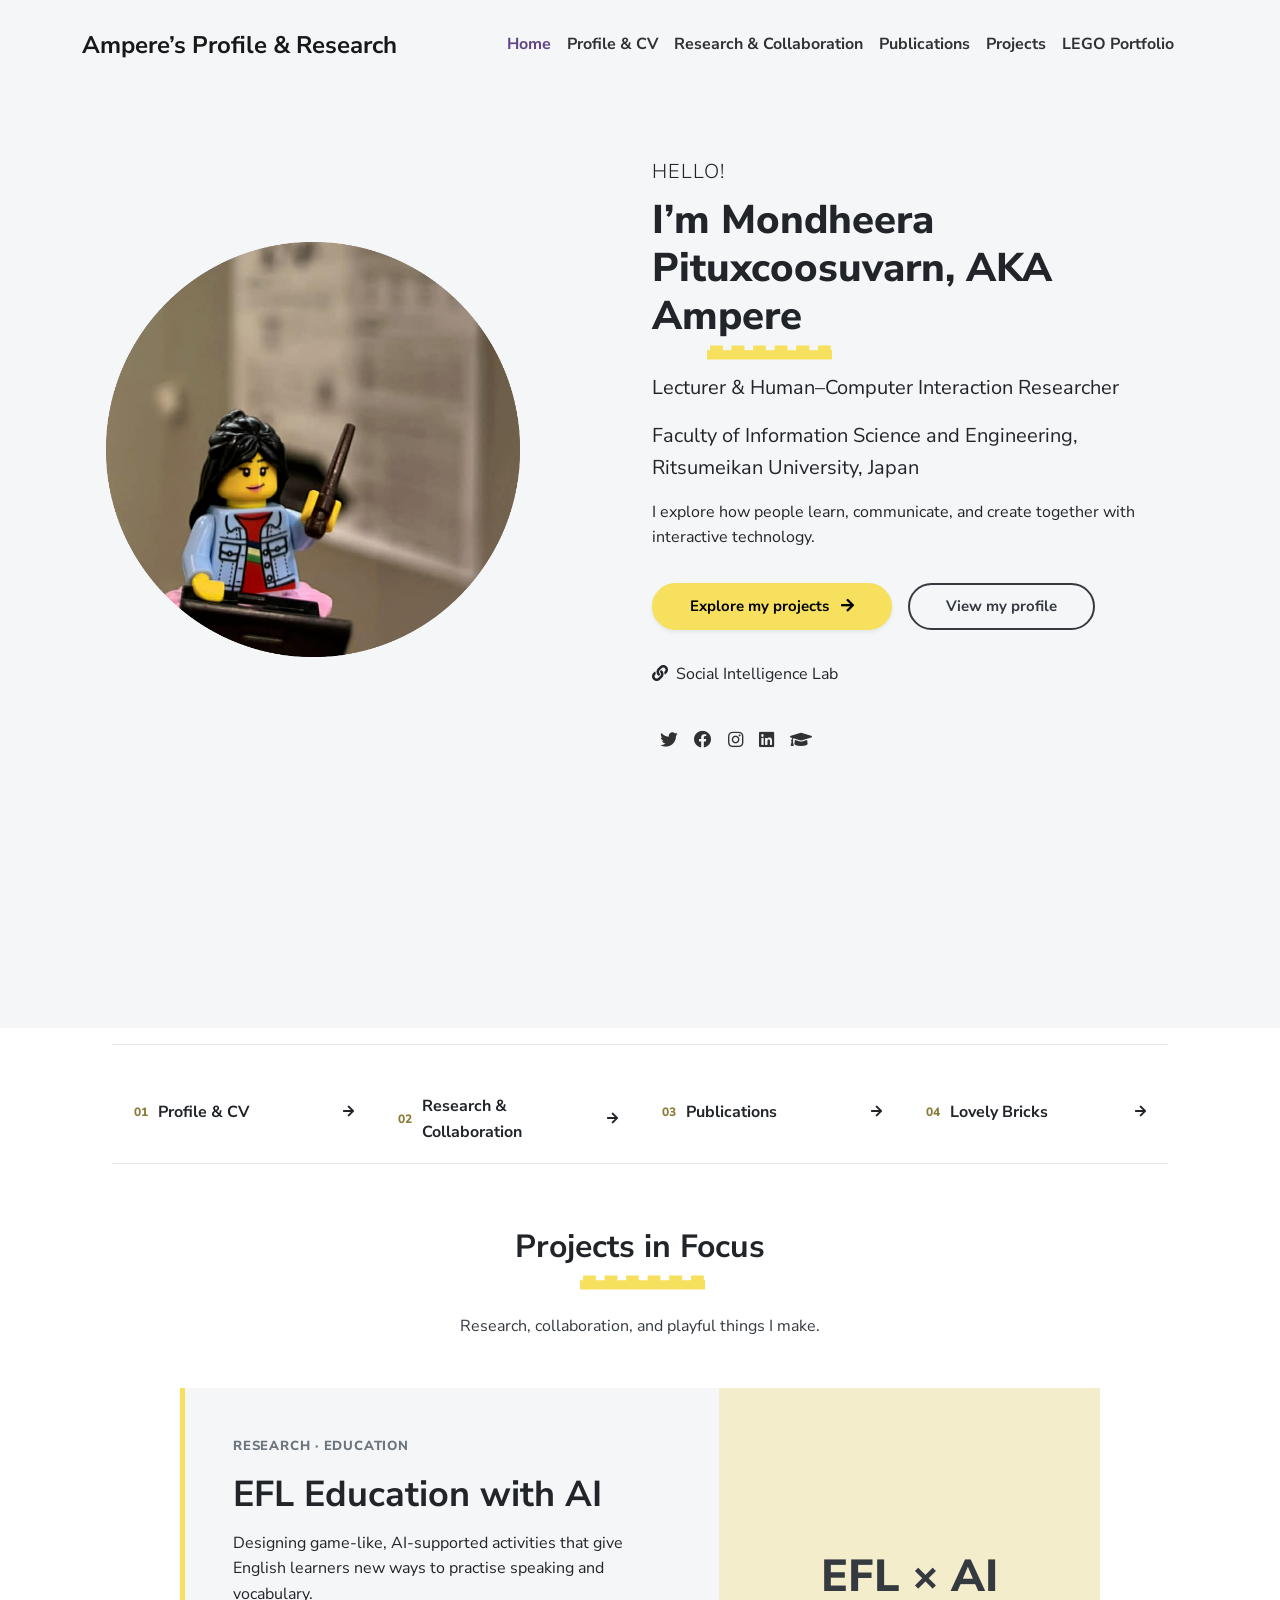
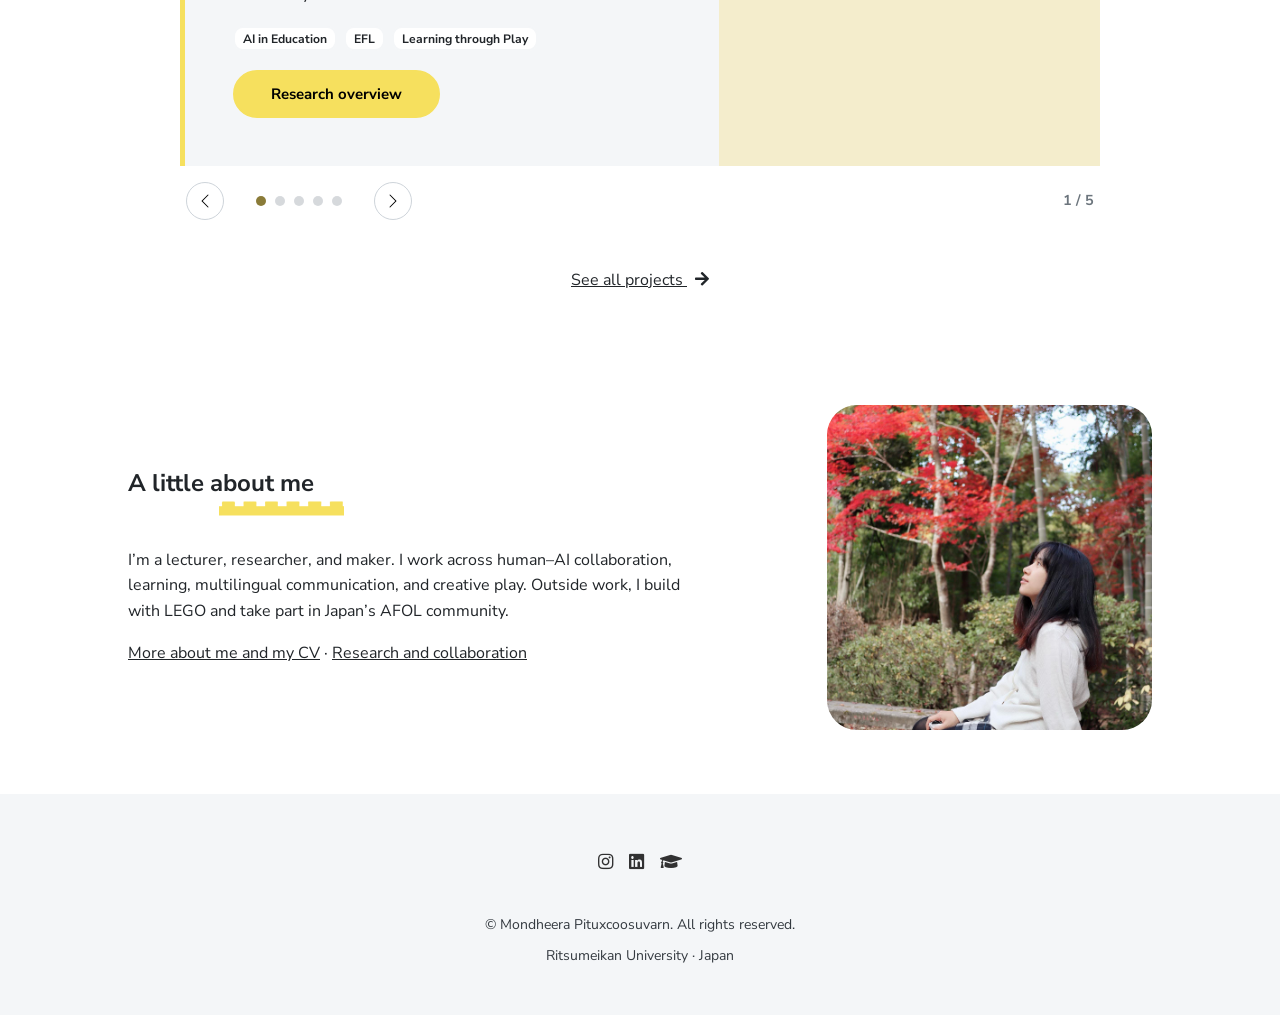
==== index.html @ 8a703c3a "Split portfolio into dedicated pages" ====
<!DOCTYPE html>
<html lang="en-US">
<head>
  <meta charset="UTF-8">
  <meta name="viewport" content="width=device-width, initial-scale=1">
  <meta name="description" content="Mondheera (Ampere) Pituxcoosuvarn — lecturer, HCI researcher, and maker of playful projects.">
  <title>Home · Mondheera Pituxcoosuvarn AKA Ampere</title>
  <link rel="preconnect" href="https://fonts.googleapis.com">
  <link rel="preconnect" href="https://fonts.gstatic.com" crossorigin>
  <link rel="stylesheet" href="https://fonts.googleapis.com/css2?family=Nunito+Sans:wght@300;400;700;800&amp;display=swap">
  <link href="./css/font-awesome/css/all.min.css?ver=1.4.1" rel="stylesheet">
  <link href="./css/bootstrap-icons/bootstrap-icons.css?ver=1.4.1" rel="stylesheet">
  <link href="./css/bootstrap.min.css?ver=1.4.1" rel="stylesheet">
  <link href="./css/aos.css?ver=1.4.1" rel="stylesheet">
  <link href="./css/main.css?ver=1.4.1" rel="stylesheet">
</head>
<body id="top">
  <header class="bg-light">
    <nav class="navbar navbar-expand-lg navbar-light bg-light border-bottom" id="header-nav" role="navigation" aria-label="Main navigation">
      <div class="container">
        <a class="link-dark navbar-brand site-title mb-0" href="index.html"><span class="brand-full">Ampere’s Profile &amp; Research</span><span class="brand-short">Ampere</span></a>
        <button class="navbar-toggler" type="button" data-bs-toggle="collapse" data-bs-target="#mainNavigation" aria-controls="mainNavigation" aria-expanded="false" aria-label="Toggle navigation"><span class="navbar-toggler-icon"></span></button>
        <div class="collapse navbar-collapse" id="mainNavigation"><ul class="navbar-nav ms-auto me-2"><li class="nav-item"><a class="nav-link active" aria-current="page" href="index.html">Home</a></li>
<li class="nav-item"><a class="nav-link" href="profile.html">Profile & CV</a></li>
<li class="nav-item"><a class="nav-link" href="research.html">Research & Collaboration</a></li>
<li class="nav-item"><a class="nav-link" href="publications.html">Publications</a></li>
<li class="nav-item"><a class="nav-link" href="projects.html">Projects</a></li>
<li class="nav-item"><a class="nav-link" href="lovely_bricks/">LEGO Portfolio</a></li></ul></div>
      </div>
    </nav>
  </header>
  <main class="page-content"><div id="content"><header>
  <div class="cover bg-light"><div class="container px-3"><div class="row align-items-center">
    <div class="col-lg-6 p-2"><img class="img-fluid" src="images/illustrations/sigfig.png" alt="A small illustration introducing Ampere" style="max-width: 80%;"></div>
    <div class="col-lg-6"><div class="mt-5 mb-4">
      <p class="lead text-uppercase mb-1">Hello!</p>
      <h1 class="intro-title marker" data-aos="fade-left" data-aos-delay="50">I’m Mondheera Pituxcoosuvarn, AKA Ampere</h1>
      <p class="lead fw-normal mt-3 mb-1">Lecturer &amp; Human–Computer Interaction Researcher</p>
      <p class="lead fw-normal mt-2">Faculty of Information Science and Engineering, Ritsumeikan University, Japan</p>
      <p class="mb-3">I explore how people learn, communicate, and create together with interactive technology.</p>
      <div class="d-flex flex-wrap gap-2 mb-3"><a class="btn btn-primary shadow-sm hover-effect" href="projects.html">Explore my projects <i class="fas fa-arrow-right ms-1" aria-hidden="true"></i></a><a class="btn btn-outline-secondary hover-effect" href="profile.html">View my profile</a></div>
      <p class="mb-3"><a href="https://si-lab.org" target="_blank" rel="noopener noreferrer" class="text-decoration-none"><i class="fas fa-link me-1" aria-hidden="true"></i>Social Intelligence Lab</a></p>
      <nav class="social-nav" aria-label="Social links"><ul class="nav"><li class="nav-item"><a class="nav-link" href="https://twitter.com/QiuAmpere" title="Twitter"><i class="fab fa-twitter" aria-hidden="true"></i><span class="visually-hidden">Twitter</span></a></li><li class="nav-item"><a class="nav-link" href="https://www.facebook.com/qiushengxin" title="Facebook"><i class="fab fa-facebook" aria-hidden="true"></i><span class="visually-hidden">Facebook</span></a></li><li class="nav-item"><a class="nav-link" href="https://www.instagram.com/lovely_bricks/" title="Instagram"><i class="fab fa-instagram" aria-hidden="true"></i><span class="visually-hidden">Instagram</span></a></li><li class="nav-item"><a class="nav-link" href="https://www.linkedin.com/in/mondheera-pituxcoosuvarn-775b5681/" title="LinkedIn"><i class="fab fa-linkedin" aria-hidden="true"></i><span class="visually-hidden">LinkedIn</span></a></li><li class="nav-item"><a class="nav-link" href="https://scholar.google.com/citations?user=QddseR4AAAAJ&amp;hl=en&amp;oi=ao" title="Google Scholar" target="_blank" rel="noopener noreferrer"><i class="fas fa-graduation-cap" aria-hidden="true"></i><span class="visually-hidden">Google Scholar</span></a></li></ul></nav>
    </div></div>
  </div></div><div class="wave-bg" aria-hidden="true"></div>
</header>
<section class="section pt-4 px-3 px-lg-4" aria-label="Explore the site"><div class="container-narrow"><div class="row g-3 quick-links">
  <div class="col-6 col-lg-3"><a class="quick-link" href="profile.html"><span class="quick-link-number">01</span><span>Profile &amp; CV</span><i class="fas fa-arrow-right" aria-hidden="true"></i></a></div>
  <div class="col-6 col-lg-3"><a class="quick-link" href="research.html"><span class="quick-link-number">02</span><span>Research &amp; Collaboration</span><i class="fas fa-arrow-right" aria-hidden="true"></i></a></div>
  <div class="col-6 col-lg-3"><a class="quick-link" href="publications.html"><span class="quick-link-number">03</span><span>Publications</span><i class="fas fa-arrow-right" aria-hidden="true"></i></a></div>
  <div class="col-6 col-lg-3"><a class="quick-link" href="lovely_bricks/"><span class="quick-link-number">04</span><span>Lovely Bricks</span><i class="fas fa-arrow-right" aria-hidden="true"></i></a></div>
</div></div></section>
<section class="section px-3 px-lg-4 pt-5 pb-5"><div class="container-narrow">
  <div class="text-center mb-4"><h2 class="marker marker-center">Projects in Focus</h2><p class="text-secondary mt-4 mb-0">Research, collaboration, and playful things I make.</p></div>
  <div id="projectCarousel" class="carousel slide project-carousel" data-bs-interval="false" data-bs-touch="true" aria-label="Featured projects">
    <div class="carousel-inner" id="projectSlides" aria-live="polite"><div class="carousel-item active"><div class="project-loading text-center p-5">Loading projects…</div></div></div>
    <div class="project-carousel-footer"><div class="d-flex align-items-center gap-3"><button class="carousel-control-prev project-arrow" type="button" data-bs-target="#projectCarousel" data-bs-slide="prev" aria-label="Previous project"><span class="carousel-control-prev-icon" aria-hidden="true"></span></button><div class="carousel-indicators project-indicators" id="projectIndicators" aria-label="Choose a project"></div><button class="carousel-control-next project-arrow" type="button" data-bs-target="#projectCarousel" data-bs-slide="next" aria-label="Next project"><span class="carousel-control-next-icon" aria-hidden="true"></span></button></div><span class="project-count" id="projectCount" aria-live="polite">— / —</span></div>
  </div>
  <p class="text-center mt-4 mb-0"><a href="projects.html">See all projects <i class="fas fa-arrow-right ms-1" aria-hidden="true"></i></a></p>
</div></section>
<section class="section px-3 px-lg-4 pt-4 pb-5"><div class="container-narrow"><div class="row align-items-center"><div class="col-md-7"><h2 class="h4 marker">A little about me</h2><p class="mt-4">I’m a lecturer, researcher, and maker. I work across human–AI collaboration, learning, multilingual communication, and creative play. Outside work, I build with LEGO and take part in Japan’s AFOL community.</p><p class="mb-0"><a href="profile.html">More about me and my CV</a> · <a href="research.html">Research and collaboration</a></p></div><div class="col-md-4 offset-md-1 text-center mt-3 mt-md-0"><img class="avatar img-fluid" src="images/me3.jpg" width="400" height="400" alt="Ampere"></div></div></div></section></div></main>
  <footer class="pt-4 pb-4 text-center bg-light">
      <div class="container">
        <nav class="social-nav" aria-label="Social links"><ul class="nav justify-content-center">
          <li class="nav-item"><a class="nav-link" href="https://www.instagram.com/lovely_bricks/" title="Instagram"><i class="fab fa-instagram" aria-hidden="true"></i><span class="visually-hidden">Instagram</span></a></li>
          <li class="nav-item"><a class="nav-link" href="https://www.linkedin.com/in/mondheera-pituxcoosuvarn-775b5681/" title="LinkedIn"><i class="fab fa-linkedin" aria-hidden="true"></i><span class="visually-hidden">LinkedIn</span></a></li>
          <li class="nav-item"><a class="nav-link" href="https://scholar.google.com/citations?user=QddseR4AAAAJ&amp;hl=en&amp;oi=ao" title="Google Scholar" target="_blank" rel="noopener noreferrer"><i class="fas fa-graduation-cap" aria-hidden="true"></i><span class="visually-hidden">Google Scholar</span></a></li>
        </ul></nav>
        <div class="text-small text-secondary mt-3"><div class="mb-1">&copy; Mondheera Pituxcoosuvarn. All rights reserved.</div><div>Ritsumeikan University · Japan</div></div>
      </div>
    </footer>
    <div id="scrolltop"><a class="btn btn-secondary" href="#top" aria-label="Back to top"><span class="icon"><i class="fas fa-angle-up" aria-hidden="true"></i></span></a></div>
  <script src="./scripts/imagesloaded.pkgd.min.js?ver=1.4.1"></script>
  <script src="./scripts/masonry.pkgd.min.js?ver=1.4.1"></script>
  <script src="./scripts/BigPicture.min.js?ver=1.4.1"></script>
  <script src="./scripts/purecounter.min.js?ver=1.4.1"></script>
  <script src="./scripts/bootstrap.bundle.min.js?ver=1.4.1"></script>
  <script src="./scripts/aos.min.js?ver=1.4.1"></script>
  <script src="./scripts/main.js?ver=1.4.1"></script>
  <script src="./scripts/content.js?ver=1.4.1"></script>
</body>
</html>
---- css/main.css ----
html, body {
  overflow-x: hidden;
}

/**
 * Enable smooth scrolling on the whole document
 */
html {
  scroll-behavior: smooth;
}

/**
 * Disable smooth scrolling when users have prefers-reduced-motion enabled
 */
@media screen and (prefers-reduced-motion: reduce) {
  html {
    scroll-behavior: auto;
  }
}

/**
 * Add .section to every anchored element for scroll margin
 */
.section {
  scroll-margin-top: 2rem;
}

/* Header */
.site-title {
  font-size: 1.5rem;
  font-weight: 700;
  line-height: 3rem;
  text-decoration: none;
}

@media (min-width: 48em) {
  .site-title {
    float: left;
  }
}

.nav-link {
  font-weight: 700;
  color: rgba(0, 0, 0, 0.8) !important;
}

.social-nav .nav-link {
  padding: 0 0.5rem;
  font-size: 1.1rem;
  line-height: 2.5rem;
}

.nav-link:hover,
.nav-link:focus,
.active .nav-link {
  color: rgba(0, 0, 0, 0.6) !important;
}

/* Hero (intro) section */
.intro-title {
  font-weight: 800;
}

@-webkit-keyframes animateWave {
  0% {
    transform: scale(1, 0);
  }
  100% {
    transform: scale(1, 1);
  }
}

@keyframes animateWave {
  0% {
    transform: scale(1, 0);
  }
  100% {
    transform: scale(1, 1);
  }
}
.wave-bg {
  display: block;
  height: 220px;
  width: 100%;

  background-image: url("../images/brick-bg.svg");
  background-repeat: repeat-x;   /* 👈 horizontal repeat */
  background-size: auto 100%;    /* 👈 scale height */
}

img.avatar {
  border-radius: 30px;
}

/* Masonary grid for portfolio */
.grid:after {
  content: '';
  display: block;
  clear: both;
}

/* Grid Item */
.grid-sizer,
.grid-item {
  width: 100%;
}

.grid-item {
  padding-bottom: 12px;
}

@media (min-width: 48em) {
  .grid-sizer,
  .grid-item {
    width: 25%;
  }
  .grid-item {
    float: left;
    padding: 6px;
  }
}

.grid-item img {
  display: block;
  width: 100%;
  max-width: 100%;
}

/* Portfolio */
.portolio-section .container {
  padding: 0;
}

.portfolio-item {
  position: relative;
  overflow: hidden;
  text-align: center;
  margin: 0;
}

.portfolio-item figcaption {
  position: absolute;
  top: auto;
  bottom: 0;
  left: 0;
  width: 100%;
  padding: 12px;
  background: rgba(255, 255, 255, 0.75);
  transition: transform 0.35s;
  transform: translate3d(0, 100%, 0);
}

.portfolio-item figcaption h4 {
  color: #222;
  font-size: 16px;
  text-transform: uppercase;
  font-weight: 700;
  margin-bottom: 3px;
}

.portfolio-item figcaption p {
  color: #444;
  font-size: 14px;
  font-weight: 600;
  margin-bottom: 0;
}

.portfolio-item:hover figcaption {
  transform: translate3d(0, 0, 0);
}

/* Portolio Caption */
#bp_container .bp-xc {
  background: #F6E05E !important;
}

#bp_caption a {
  text-decoration: none;
}

/* Footer section */
footer a:not(.nav-link) {
  color: inherit;
  font-weight: 600;
  text-decoration: none;
  cursor: pointer;
}

/* Scroll Top */
#scrolltop {
  display: block;
  visibility: hidden;
  opacity: 0;
  transition: visibility 0s, opacity 0.5s ease-in;
  position: fixed;
  bottom: 20px;
  right: 20px;
}

#scrolltop .btn {
  padding: 3px 11px;
  border-radius: 50%;
}

/* Additional utility styles */
.container-narrow {
  max-width: 1024px;
  margin: 0 auto;
}

.text-small {
  font-size: 0.875rem;
}

.text-uppercase {
  letter-spacing: 0.05em;
}

.hover-effect {
  transition: transform .18s ease-in-out;
}

.hover-effect:hover {
  transform: translateY(-2px);
}

.marker {
  position: relative;
  display: inline;
  width: auto;
}

.marker-center {
  padding-right: 0;
}

.marker:after {
  content: "";
  width: 125px;
  height: 30px;
  position: absolute;
  bottom: -25px;
  right: -30px;
  background-image: url("../images/plate125.png");
  background-repeat: no-repeat;
}

.marker-center:after {
  bottom: -30px;
  left: 50%;
  margin-left: -60px;
}

/* Homepage sections and interactive project spotlight */
.section[id] {
  scroll-margin-top: 5.5rem;
}

.page-hero {
  padding: clamp(2.5rem, 7vw, 5rem) 1rem;
  background: #f4f6f8;
  border-bottom: 1px solid #e4e7eb;
}

.brand-short {
  display: none;
}

.page-hero .container-narrow {
  max-width: 1024px;
}

.page-hero h1 {
  font-size: clamp(2rem, 5vw, 3.1rem);
}

.navbar .nav-link.active {
  color: #604486 !important;
}

.cv-row {
  display: grid;
  grid-template-columns: minmax(9rem, 0.3fr) 1fr;
  gap: 1rem;
  padding: 1.15rem 0;
  border-bottom: 1px solid #e4e7eb;
}

.cv-row:first-of-type {
  border-top: 1px solid #e4e7eb;
}

.cv-row > span {
  font-weight: 800;
}

.cv-row p {
  margin: 0;
}

.collaboration-panel {
  padding: clamp(1.5rem, 5vw, 3rem);
  background: #f4f6f8;
  border-left: 5px solid var(--bs-primary);
}

.project-card {
  overflow: hidden;
  background: #fff;
  border: 1px solid #e4e7eb;
  border-radius: 0.25rem;
}

.project-card-visual {
  min-height: 185px;
  display: flex;
  align-items: center;
  justify-content: center;
  padding: 1.2rem;
}

.project-card-visual .project-visual-label {
  font-size: clamp(1.5rem, 4vw, 2.2rem);
}

.project-card-visual img {
  width: 100%;
  height: 220px;
  object-fit: cover;
}

.project-card-body {
  padding: 1.4rem;
}

.project-card-body .project-slide-title {
  margin-top: 0.45rem;
}

.project-card-body .project-tags {
  min-height: 2rem;
}

.brickstory-panel {
  padding: clamp(1.5rem, 5vw, 3.25rem);
  background: #f3e9d8;
  border-left: 5px solid #604486;
}

.brickstory-copy {
  max-width: 780px;
}

.quick-links {
  border-top: 1px solid #e4e7eb;
  border-bottom: 1px solid #e4e7eb;
  padding-top: 0.5rem;
  padding-bottom: 0.5rem;
}

.quick-link {
  min-height: 56px;
  display: flex;
  align-items: center;
  gap: 0.6rem;
  padding: 0.6rem 0.4rem;
  color: #212529;
  font-weight: 700;
  text-decoration: none;
}

.quick-link:hover,
.quick-link:focus {
  color: #6c757d;
}

.quick-link-number {
  color: #8a7b38;
  font-size: 0.75rem;
  font-weight: 800;
}

.quick-link i {
  margin-left: auto;
  font-size: 0.8rem;
}

.project-carousel {
  max-width: 920px;
  margin: 0 auto;
}

.project-slide-panel {
  min-height: 330px;
  overflow: hidden;
  background: #f4f6f8;
  border-left: 5px solid var(--bs-primary);
}

.project-slide-copy {
  padding: clamp(1.5rem, 4vw, 3rem);
}

.project-slide-category {
  color: #6c757d;
  font-size: 0.82rem;
  font-weight: 800;
  letter-spacing: 0.06em;
  text-transform: uppercase;
}

.project-slide-title {
  margin: 0.7rem 0 0.9rem;
  font-size: clamp(1.6rem, 3vw, 2.25rem);
}

.project-slide-summary {
  max-width: 38rem;
  margin-bottom: 1.2rem;
}

.project-tags {
  display: flex;
  flex-wrap: wrap;
  gap: 0.45rem;
  margin: 0 0 1.2rem;
  padding: 0;
  list-style: none;
}

.project-tags .badge {
  font-size: 0.76rem;
  font-weight: 700;
}

.project-visual {
  min-height: 330px;
  height: 100%;
  display: flex;
  align-items: center;
  justify-content: center;
  padding: 1.5rem;
  background: #ebeef1;
  text-align: center;
}

.project-visual-label {
  max-width: 100%;
  color: #343a40;
  font-size: clamp(1.6rem, 4vw, 2.8rem);
  font-weight: 800;
  line-height: 1.1;
  overflow-wrap: anywhere;
}

.project-visual-efl { background: #f4edcc; }
.project-visual-agent { background: #e7eef1; }
.project-visual-culture { background: #eee8f0; }
.project-visual-brickstory { background: #f3e9d8; }
.project-visual-lego { background: #eee8f0; }
.project-visual-brickstory .project-visual-label,
.project-visual-lego .project-visual-label { color: #604486; }

.project-visual img {
  width: 100%;
  height: 100%;
  min-height: 330px;
  object-fit: cover;
}

.project-carousel-footer {
  display: flex;
  align-items: center;
  justify-content: space-between;
  gap: 1rem;
  padding: 1rem 0.4rem 0;
}

.project-arrow {
  position: static;
  width: 38px;
  height: 38px;
  border: 1px solid #ced4da;
  border-radius: 50%;
  opacity: 1;
}

.project-arrow .carousel-control-prev-icon,
.project-arrow .carousel-control-next-icon {
  width: 1rem;
  height: 1rem;
  filter: invert(1) grayscale(100%);
}

.project-indicators {
  position: static;
  margin: 0;
  gap: 0.55rem;
}

.project-indicators [data-bs-target] {
  width: 10px;
  height: 10px;
  margin: 0;
  border: 0;
  border-radius: 50%;
  background-color: #aeb4bb;
}

.project-indicators .active {
  background-color: #8a7b38;
}

.project-count {
  color: #6c757d;
  font-size: 0.9rem;
  font-weight: 700;
  min-width: 3.5rem;
  text-align: right;
}

.research-area {
  padding: 1.2rem 1.3rem;
  background: #f4f6f8;
  border-top: 3px solid var(--bs-primary);
}

.research-area h3 {
  font-size: 1.05rem;
  margin-bottom: 0.5rem;
}

.research-area p {
  margin-bottom: 0;
}

.publication-filters .form-control,
.publication-filters .form-select {
  min-height: 44px;
}

.publication-entry {
  padding: 1rem 0;
  border-bottom: 1px solid #e4e7eb;
}

.publication-entry:first-child {
  border-top: 1px solid #e4e7eb;
}

.publication-year {
  min-width: 3.4rem;
  font-weight: 800;
}

.publication-citation {
  margin: 0;
}

.publication-meta {
  display: flex;
  flex-wrap: wrap;
  align-items: center;
  gap: 0.4rem;
  margin-top: 0.55rem;
}

.publication-meta .badge {
  font-size: 0.72rem;
  font-weight: 700;
}

.publication-empty {
  padding: 1.5rem 0;
  color: #6c757d;
}

@media (max-width: 767.98px) {
  .cv-row {
    grid-template-columns: 1fr;
    gap: 0.35rem;
  }

  .project-slide-panel {
    min-height: 0;
  }

  .project-visual,
  .project-visual img {
    min-height: 180px;
  }

  .project-carousel-footer {
    padding-right: 0;
    padding-left: 0;
  }

  .quick-link {
    font-size: 0.88rem;
  }
}

@media (max-width: 575.98px) {
  .site-title {
    font-size: 1.35rem;
  }

  .brand-full {
    display: none;
  }

  .brand-short {
    display: inline;
  }
}

@media (max-width: 575.98px) {
  .marker {
    padding-right: 0;
  }
  .marker:after {
    bottom: -30px;
    left: 50%;
    margin-left: -60px;
  }
}

.entry-title a {
  text-decoration: none;
}
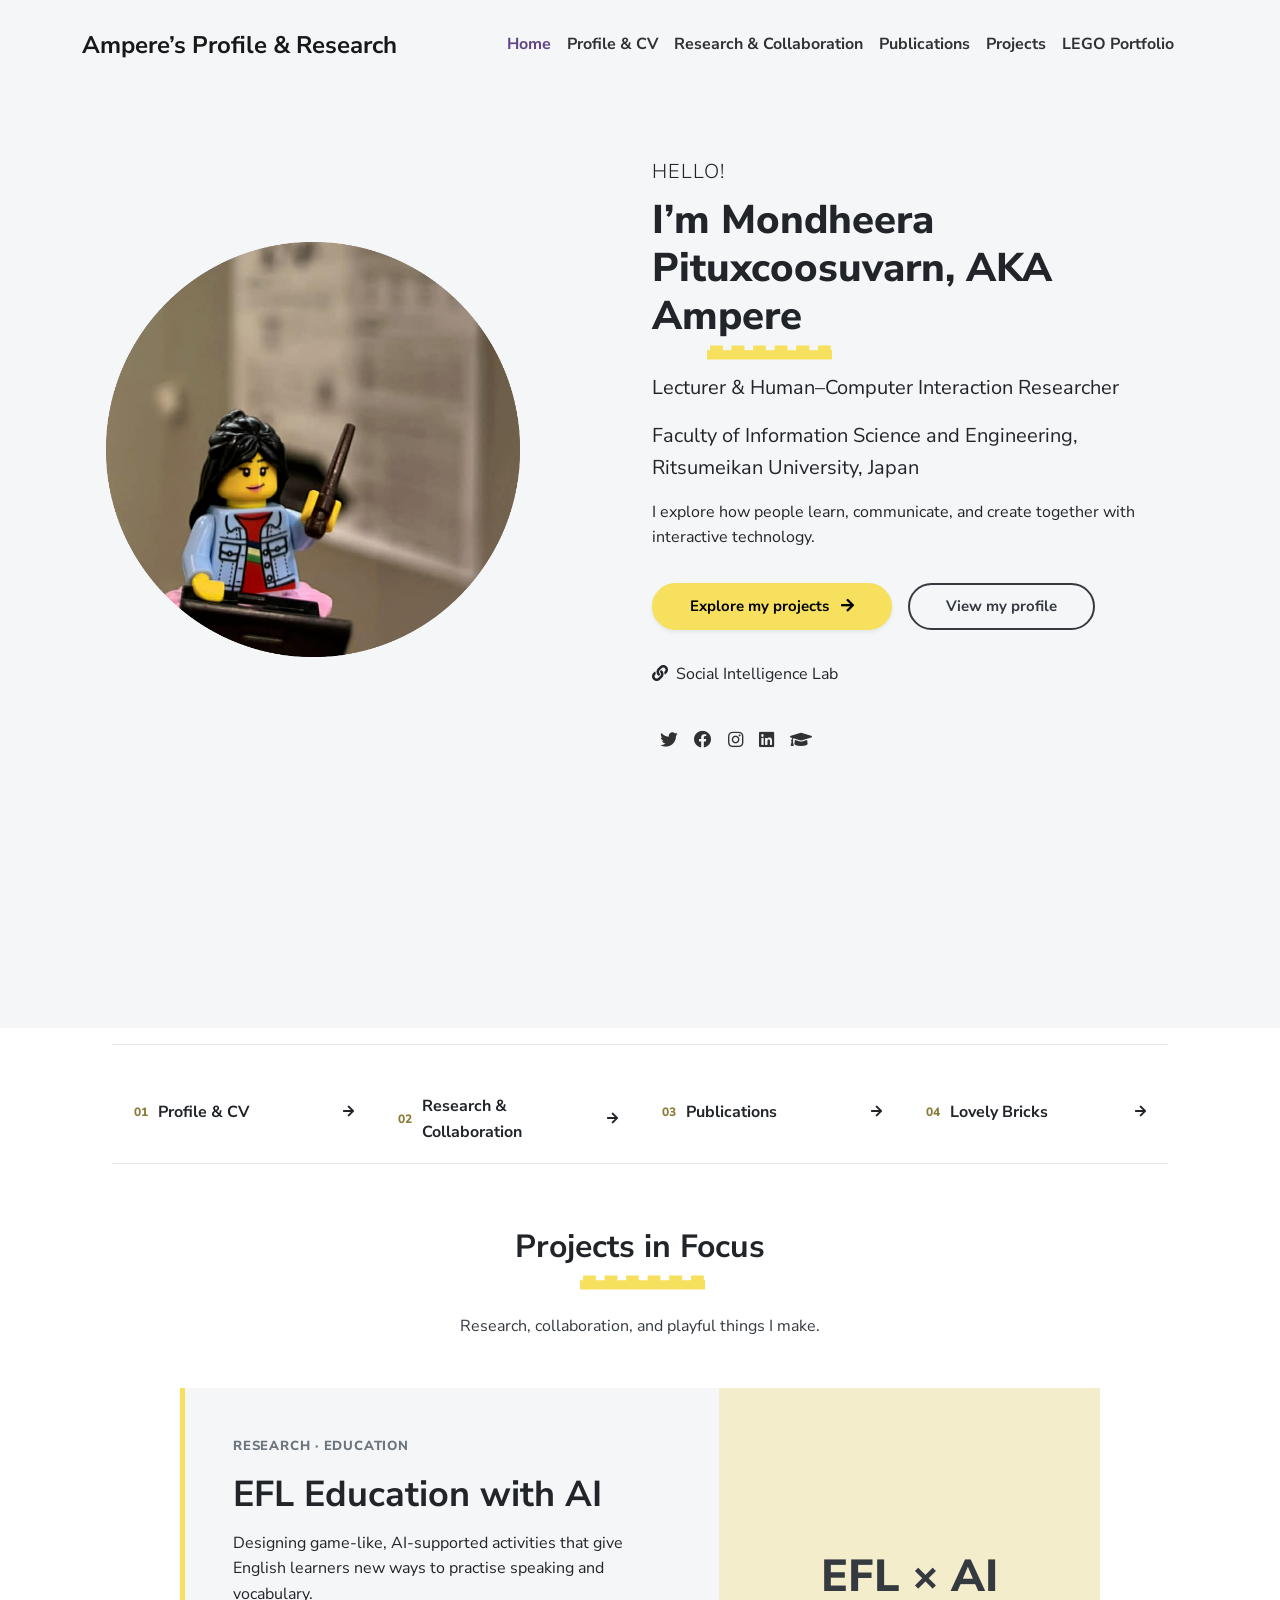
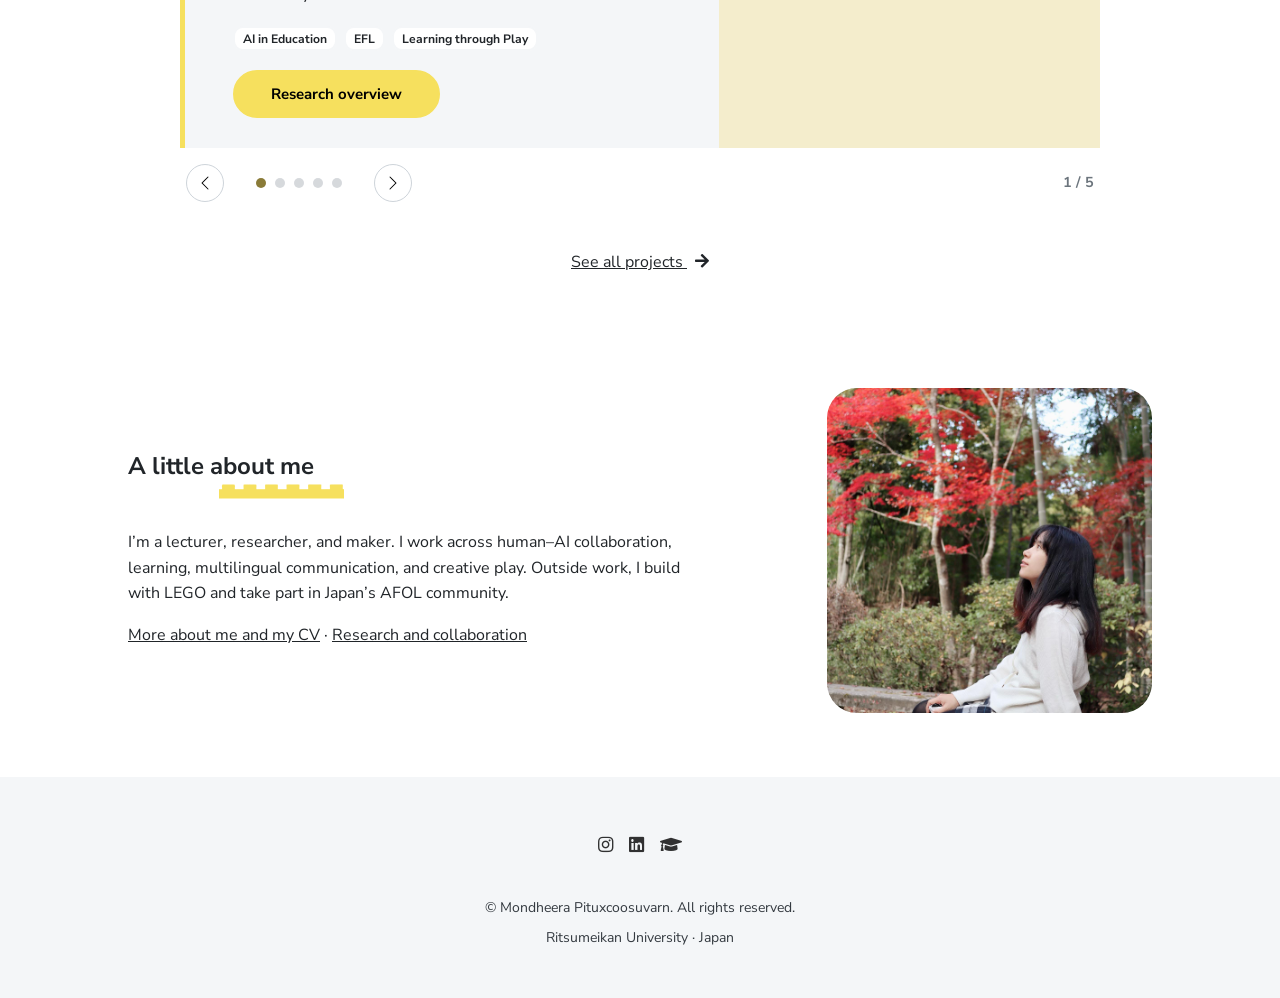
==== commit 309e8a51: "Fix carousel image sizing" ====
--- a/index.html
+++ b/index.html
@@ -8,11 +8,11 @@
   <link rel="preconnect" href="https://fonts.googleapis.com">
   <link rel="preconnect" href="https://fonts.gstatic.com" crossorigin>
   <link rel="stylesheet" href="https://fonts.googleapis.com/css2?family=Nunito+Sans:wght@300;400;700;800&amp;display=swap">
-  <link href="./css/font-awesome/css/all.min.css?ver=1.4.1" rel="stylesheet">
-  <link href="./css/bootstrap-icons/bootstrap-icons.css?ver=1.4.1" rel="stylesheet">
-  <link href="./css/bootstrap.min.css?ver=1.4.1" rel="stylesheet">
-  <link href="./css/aos.css?ver=1.4.1" rel="stylesheet">
-  <link href="./css/main.css?ver=1.4.1" rel="stylesheet">
+  <link href="./css/font-awesome/css/all.min.css?ver=1.4.2" rel="stylesheet">
+  <link href="./css/bootstrap-icons/bootstrap-icons.css?ver=1.4.2" rel="stylesheet">
+  <link href="./css/bootstrap.min.css?ver=1.4.2" rel="stylesheet">
+  <link href="./css/aos.css?ver=1.4.2" rel="stylesheet">
+  <link href="./css/main.css?ver=1.4.2" rel="stylesheet">
 </head>
 <body id="top">
   <header class="bg-light">
@@ -70,13 +70,13 @@
       </div>
     </footer>
     <div id="scrolltop"><a class="btn btn-secondary" href="#top" aria-label="Back to top"><span class="icon"><i class="fas fa-angle-up" aria-hidden="true"></i></span></a></div>
-  <script src="./scripts/imagesloaded.pkgd.min.js?ver=1.4.1"></script>
-  <script src="./scripts/masonry.pkgd.min.js?ver=1.4.1"></script>
-  <script src="./scripts/BigPicture.min.js?ver=1.4.1"></script>
-  <script src="./scripts/purecounter.min.js?ver=1.4.1"></script>
-  <script src="./scripts/bootstrap.bundle.min.js?ver=1.4.1"></script>
-  <script src="./scripts/aos.min.js?ver=1.4.1"></script>
-  <script src="./scripts/main.js?ver=1.4.1"></script>
-  <script src="./scripts/content.js?ver=1.4.1"></script>
+  <script src="./scripts/imagesloaded.pkgd.min.js?ver=1.4.2"></script>
+  <script src="./scripts/masonry.pkgd.min.js?ver=1.4.2"></script>
+  <script src="./scripts/BigPicture.min.js?ver=1.4.2"></script>
+  <script src="./scripts/purecounter.min.js?ver=1.4.2"></script>
+  <script src="./scripts/bootstrap.bundle.min.js?ver=1.4.2"></script>
+  <script src="./scripts/aos.min.js?ver=1.4.2"></script>
+  <script src="./scripts/main.js?ver=1.4.2"></script>
+  <script src="./scripts/content.js?ver=1.4.2"></script>
 </body>
 </html>
--- a/css/main.css
+++ b/css/main.css
@@ -391,7 +391,8 @@
 }
 
 .project-slide-panel {
-  min-height: 330px;
+  height: 360px;
+  min-height: 360px;
   overflow: hidden;
   background: #f4f6f8;
   border-left: 5px solid var(--bs-primary);
@@ -444,6 +445,10 @@
   text-align: center;
 }
 
+.project-visual-with-image {
+  padding: 0;
+}
+
 .project-visual-label {
   max-width: 100%;
   color: #343a40;
@@ -462,9 +467,10 @@
 .project-visual-lego .project-visual-label { color: #604486; }
 
 .project-visual img {
+  display: block;
   width: 100%;
   height: 100%;
-  min-height: 330px;
+  min-height: 0;
   object-fit: cover;
 }
 
@@ -582,12 +588,19 @@
   }
 
   .project-slide-panel {
+    height: auto;
     min-height: 0;
   }
 
-  .project-visual,
+  .project-visual {
+    height: 220px;
+    min-height: 220px;
+    padding: 0;
+  }
+
   .project-visual img {
-    min-height: 180px;
+    height: 100%;
+    min-height: 0;
   }
 
   .project-carousel-footer {
@@ -597,6 +610,21 @@
 
   .quick-link {
     font-size: 0.88rem;
+  }
+}
+
+@media (min-width: 768px) and (max-width: 991.98px) {
+  .project-slide-panel {
+    height: 400px;
+    min-height: 400px;
+  }
+
+  .project-visual {
+    min-height: 400px;
+  }
+
+  .project-slide-copy {
+    padding: 1.5rem;
   }
 }
 
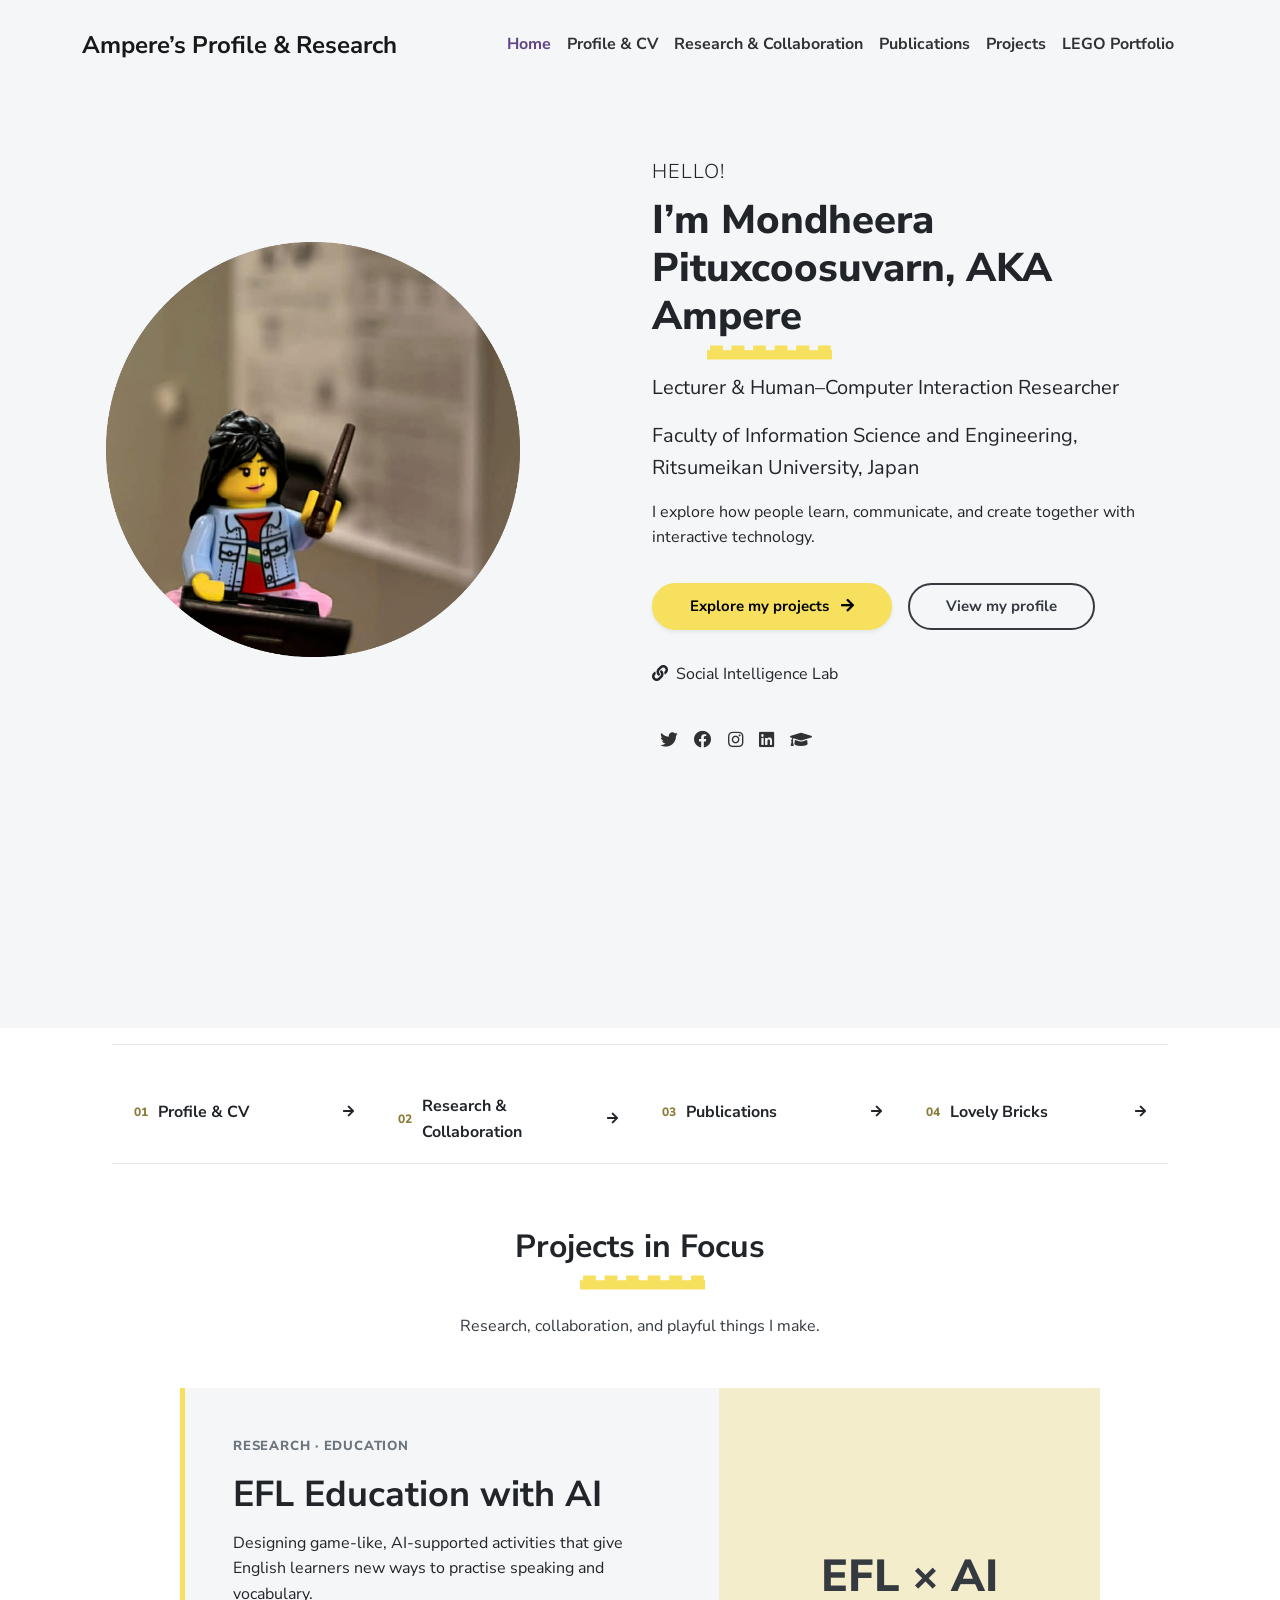
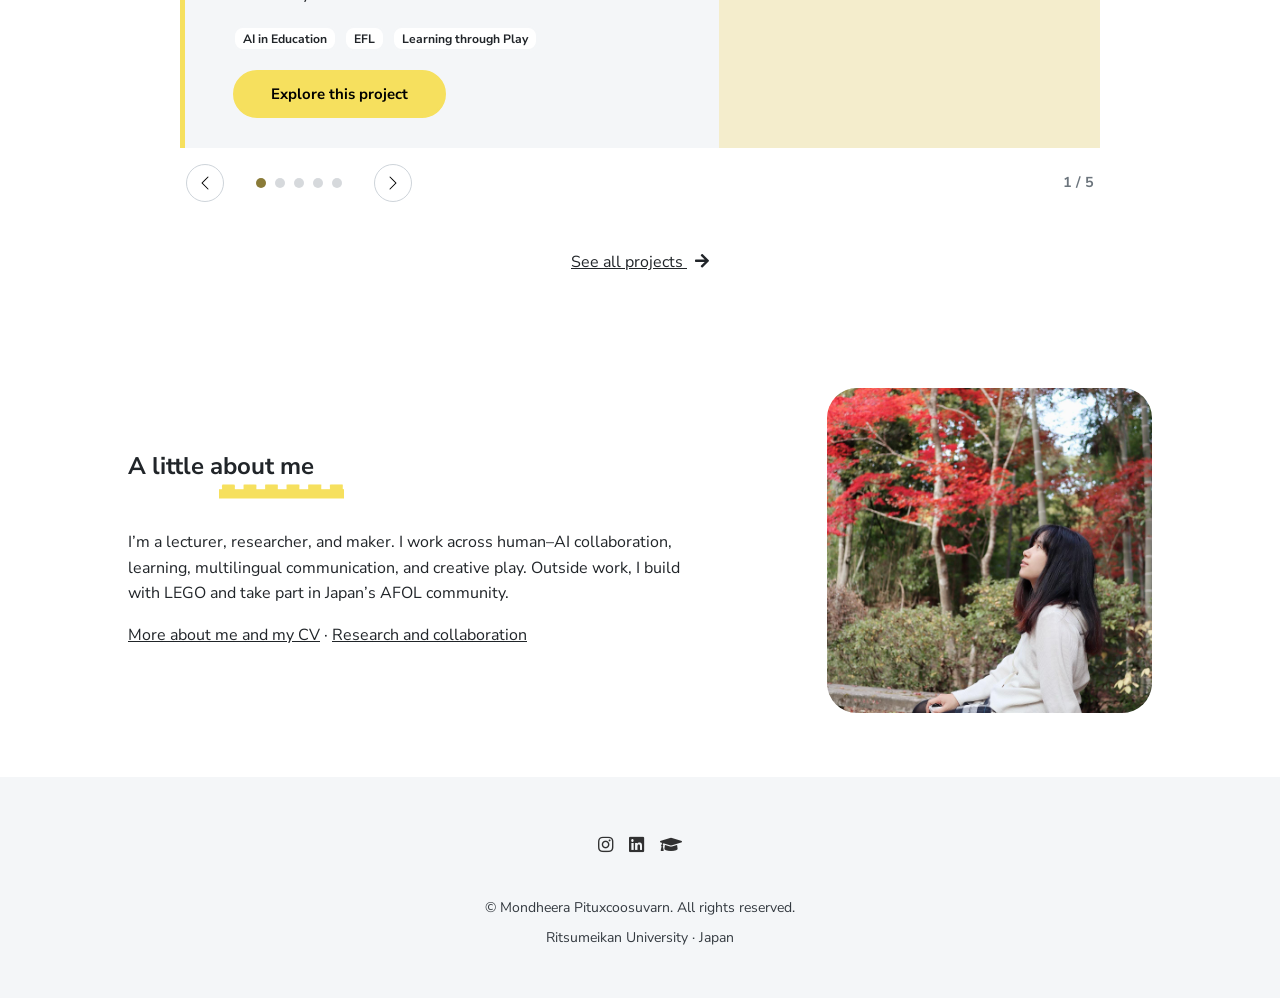
==== commit c440f592: "Add standalone project detail pages" ====
--- a/index.html
+++ b/index.html
@@ -8,11 +8,11 @@
   <link rel="preconnect" href="https://fonts.googleapis.com">
   <link rel="preconnect" href="https://fonts.gstatic.com" crossorigin>
   <link rel="stylesheet" href="https://fonts.googleapis.com/css2?family=Nunito+Sans:wght@300;400;700;800&amp;display=swap">
-  <link href="./css/font-awesome/css/all.min.css?ver=1.4.2" rel="stylesheet">
-  <link href="./css/bootstrap-icons/bootstrap-icons.css?ver=1.4.2" rel="stylesheet">
-  <link href="./css/bootstrap.min.css?ver=1.4.2" rel="stylesheet">
-  <link href="./css/aos.css?ver=1.4.2" rel="stylesheet">
-  <link href="./css/main.css?ver=1.4.2" rel="stylesheet">
+  <link href="./css/font-awesome/css/all.min.css?ver=1.4.3" rel="stylesheet">
+  <link href="./css/bootstrap-icons/bootstrap-icons.css?ver=1.4.3" rel="stylesheet">
+  <link href="./css/bootstrap.min.css?ver=1.4.3" rel="stylesheet">
+  <link href="./css/aos.css?ver=1.4.3" rel="stylesheet">
+  <link href="./css/main.css?ver=1.4.3" rel="stylesheet">
 </head>
 <body id="top">
   <header class="bg-light">
@@ -70,13 +70,13 @@
       </div>
     </footer>
     <div id="scrolltop"><a class="btn btn-secondary" href="#top" aria-label="Back to top"><span class="icon"><i class="fas fa-angle-up" aria-hidden="true"></i></span></a></div>
-  <script src="./scripts/imagesloaded.pkgd.min.js?ver=1.4.2"></script>
-  <script src="./scripts/masonry.pkgd.min.js?ver=1.4.2"></script>
-  <script src="./scripts/BigPicture.min.js?ver=1.4.2"></script>
-  <script src="./scripts/purecounter.min.js?ver=1.4.2"></script>
-  <script src="./scripts/bootstrap.bundle.min.js?ver=1.4.2"></script>
-  <script src="./scripts/aos.min.js?ver=1.4.2"></script>
-  <script src="./scripts/main.js?ver=1.4.2"></script>
-  <script src="./scripts/content.js?ver=1.4.2"></script>
+  <script src="./scripts/imagesloaded.pkgd.min.js?ver=1.4.3"></script>
+  <script src="./scripts/masonry.pkgd.min.js?ver=1.4.3"></script>
+  <script src="./scripts/BigPicture.min.js?ver=1.4.3"></script>
+  <script src="./scripts/purecounter.min.js?ver=1.4.3"></script>
+  <script src="./scripts/bootstrap.bundle.min.js?ver=1.4.3"></script>
+  <script src="./scripts/aos.min.js?ver=1.4.3"></script>
+  <script src="./scripts/main.js?ver=1.4.3"></script>
+  <script src="./scripts/content.js?ver=1.4.3"></script>
 </body>
 </html>
--- a/css/main.css
+++ b/css/main.css
@@ -656,3 +656,61 @@
 .entry-title a {
   text-decoration: none;
 }
+
+/* Individual project pages */
+.project-detail {
+  max-width: 800px;
+}
+
+.project-back {
+  display: inline-block;
+  margin-bottom: 2rem;
+  color: #604486;
+  font-weight: 800;
+  text-decoration: none;
+}
+
+.project-detail-section {
+  margin-bottom: 2.25rem;
+}
+
+.project-detail-section h2 {
+  margin-bottom: 1rem;
+}
+
+.project-detail-section p,
+.project-detail-work p {
+  line-height: 1.8;
+}
+
+.project-detail-work {
+  margin: 2.5rem 0;
+  padding: 1.5rem 1.75rem;
+  background: #f4f6f8;
+  border-left: 5px solid #604486;
+}
+
+.project-detail-work h2 {
+  margin-bottom: 0.8rem;
+}
+
+.project-detail-work p {
+  margin-bottom: 0;
+}
+
+.project-detail-links {
+  display: flex;
+  flex-wrap: wrap;
+  gap: 0.65rem;
+}
+
+/* Individual project pages */
+.project-detail { max-width: 800px; }
+.project-back { display: inline-block; margin-bottom: 2rem; color: #604486; font-weight: 800; text-decoration: none; }
+.project-detail-section { margin-bottom: 2.25rem; }
+.project-detail-section h2 { margin-bottom: 1rem; }
+.project-detail-section p, .project-detail-work p { line-height: 1.8; }
+.project-detail-work { margin: 2.5rem 0; padding: 1.5rem 1.75rem; background: #f4f6f8; border-left: 5px solid #604486; }
+.project-detail-work h2 { margin-bottom: 0.8rem; }
+.project-detail-work p { margin-bottom: 0; }
+.project-detail-links { display: flex; flex-wrap: wrap; gap: 0.65rem; }
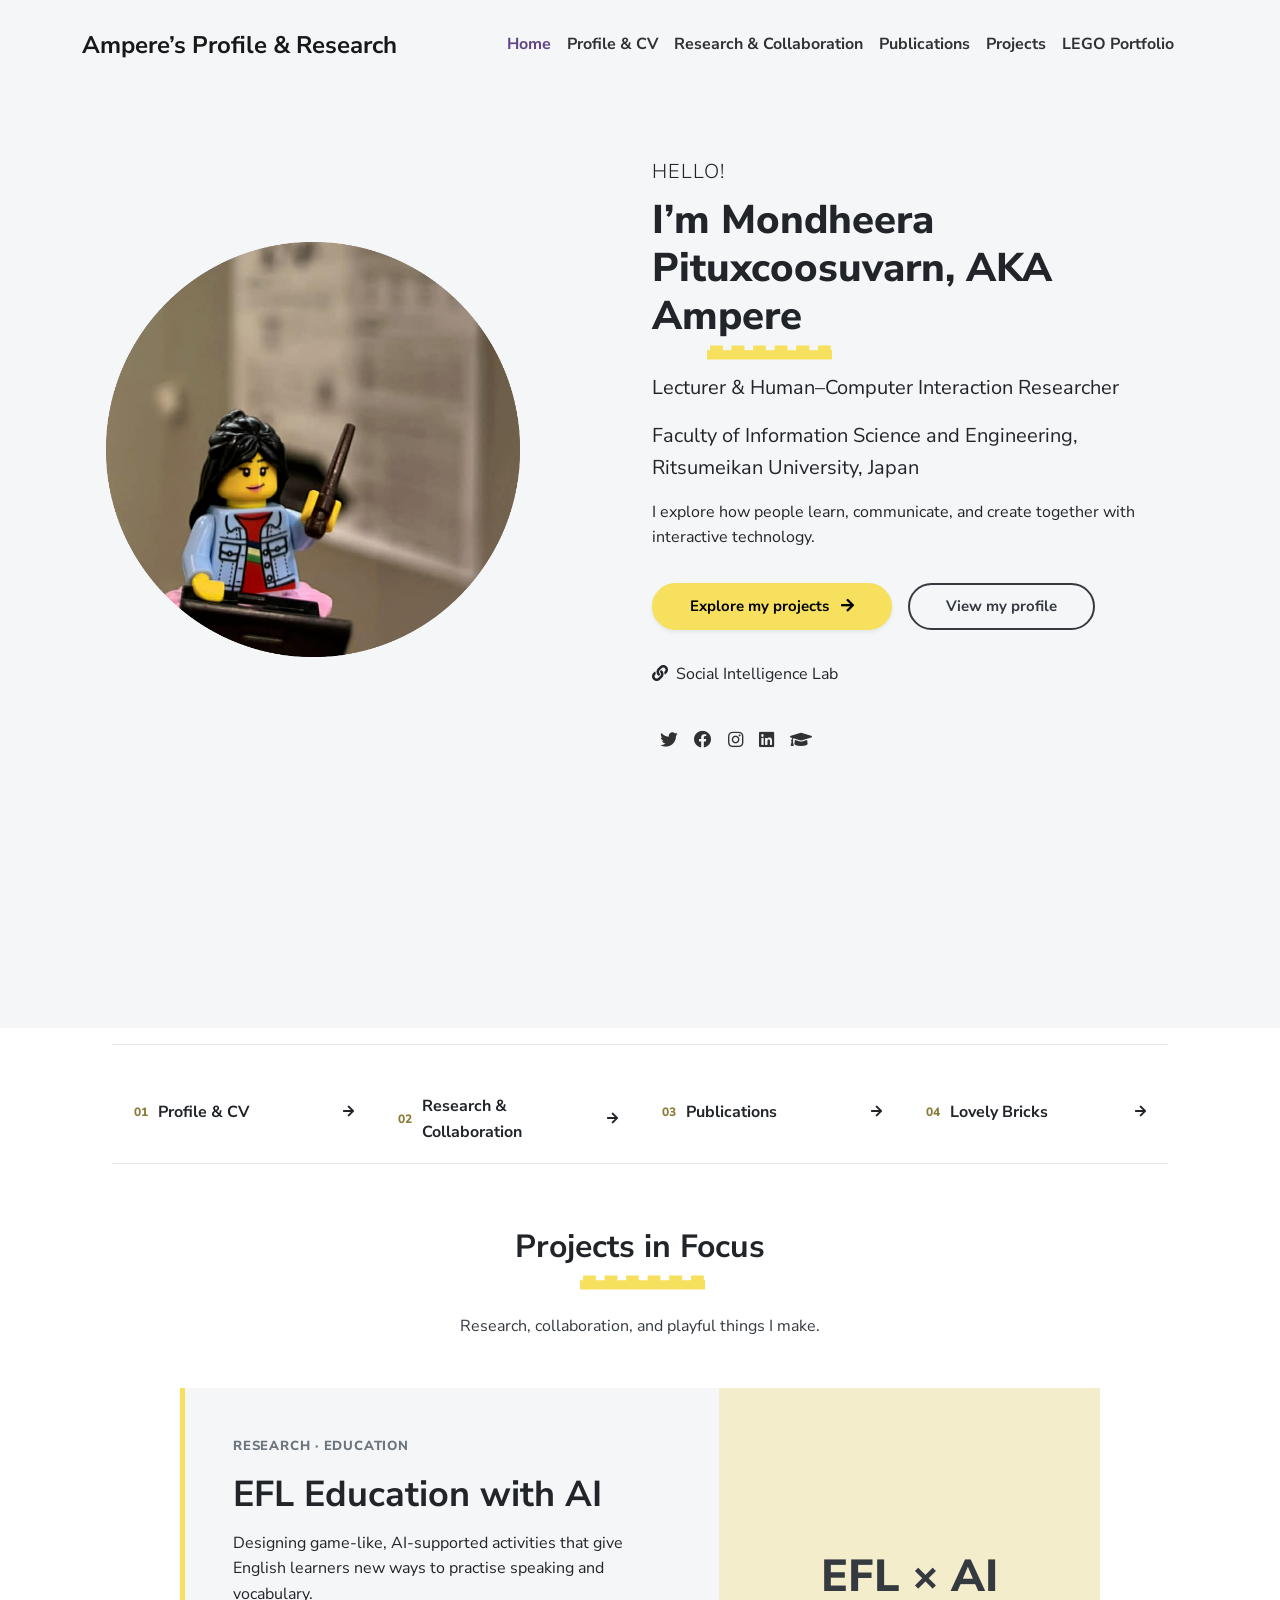
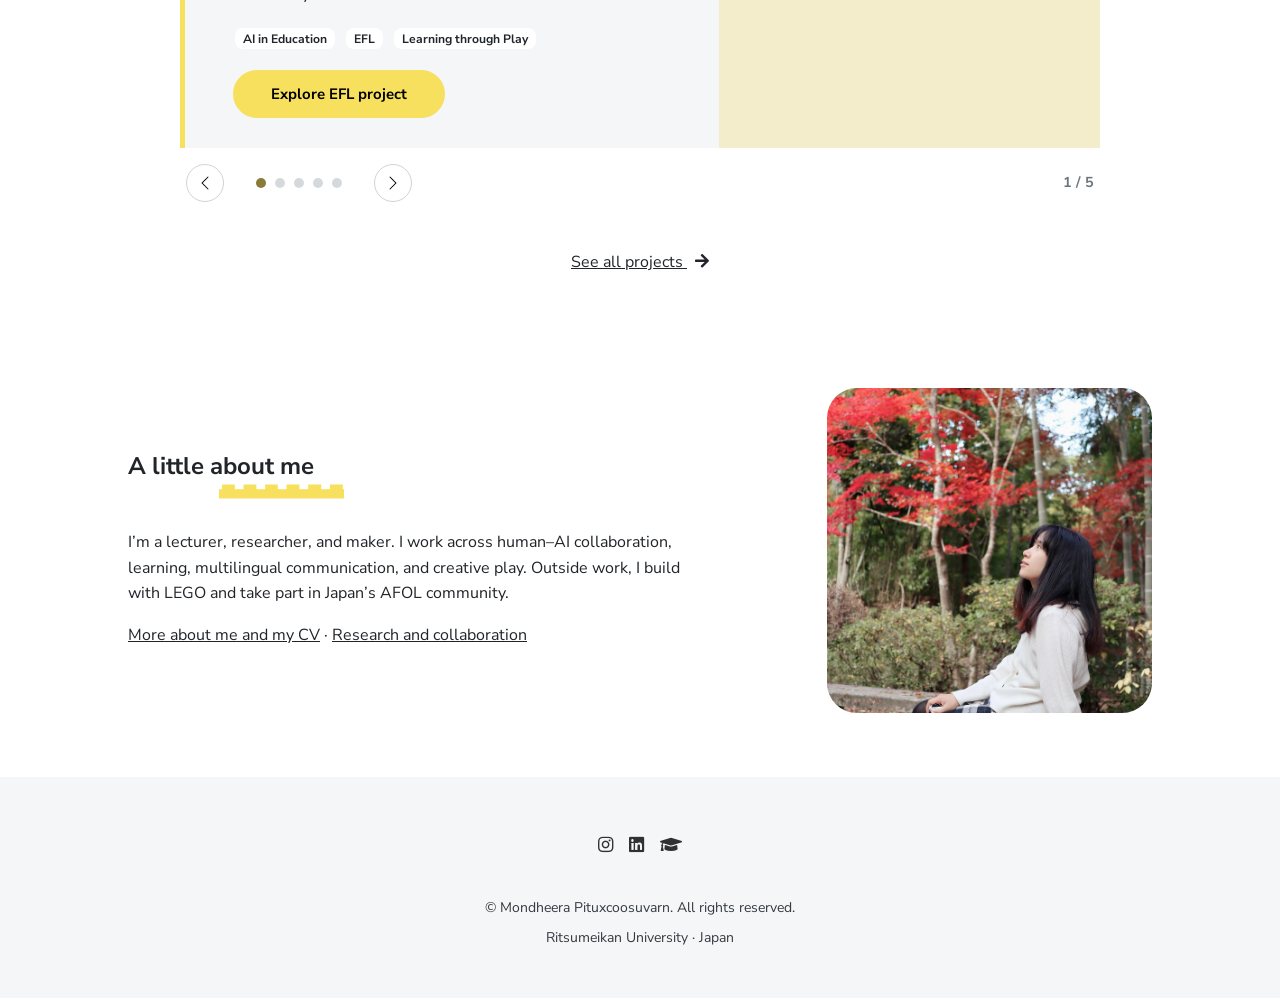
==== commit f71575e3: "Expand project pages and link related research" ====
--- a/index.html
+++ b/index.html
@@ -8,11 +8,11 @@
   <link rel="preconnect" href="https://fonts.googleapis.com">
   <link rel="preconnect" href="https://fonts.gstatic.com" crossorigin>
   <link rel="stylesheet" href="https://fonts.googleapis.com/css2?family=Nunito+Sans:wght@300;400;700;800&amp;display=swap">
-  <link href="./css/font-awesome/css/all.min.css?ver=1.4.3" rel="stylesheet">
-  <link href="./css/bootstrap-icons/bootstrap-icons.css?ver=1.4.3" rel="stylesheet">
-  <link href="./css/bootstrap.min.css?ver=1.4.3" rel="stylesheet">
-  <link href="./css/aos.css?ver=1.4.3" rel="stylesheet">
-  <link href="./css/main.css?ver=1.4.3" rel="stylesheet">
+  <link href="./css/font-awesome/css/all.min.css?ver=1.4.4" rel="stylesheet">
+  <link href="./css/bootstrap-icons/bootstrap-icons.css?ver=1.4.4" rel="stylesheet">
+  <link href="./css/bootstrap.min.css?ver=1.4.4" rel="stylesheet">
+  <link href="./css/aos.css?ver=1.4.4" rel="stylesheet">
+  <link href="./css/main.css?ver=1.4.4" rel="stylesheet">
 </head>
 <body id="top">
   <header class="bg-light">
@@ -70,13 +70,13 @@
       </div>
     </footer>
     <div id="scrolltop"><a class="btn btn-secondary" href="#top" aria-label="Back to top"><span class="icon"><i class="fas fa-angle-up" aria-hidden="true"></i></span></a></div>
-  <script src="./scripts/imagesloaded.pkgd.min.js?ver=1.4.3"></script>
-  <script src="./scripts/masonry.pkgd.min.js?ver=1.4.3"></script>
-  <script src="./scripts/BigPicture.min.js?ver=1.4.3"></script>
-  <script src="./scripts/purecounter.min.js?ver=1.4.3"></script>
-  <script src="./scripts/bootstrap.bundle.min.js?ver=1.4.3"></script>
-  <script src="./scripts/aos.min.js?ver=1.4.3"></script>
-  <script src="./scripts/main.js?ver=1.4.3"></script>
-  <script src="./scripts/content.js?ver=1.4.3"></script>
+  <script src="./scripts/imagesloaded.pkgd.min.js?ver=1.4.4"></script>
+  <script src="./scripts/masonry.pkgd.min.js?ver=1.4.4"></script>
+  <script src="./scripts/BigPicture.min.js?ver=1.4.4"></script>
+  <script src="./scripts/purecounter.min.js?ver=1.4.4"></script>
+  <script src="./scripts/bootstrap.bundle.min.js?ver=1.4.4"></script>
+  <script src="./scripts/aos.min.js?ver=1.4.4"></script>
+  <script src="./scripts/main.js?ver=1.4.4"></script>
+  <script src="./scripts/content.js?ver=1.4.4"></script>
 </body>
 </html>
--- a/css/main.css
+++ b/css/main.css
@@ -714,3 +714,19 @@
 .project-detail-work h2 { margin-bottom: 0.8rem; }
 .project-detail-work p { margin-bottom: 0; }
 .project-detail-links { display: flex; flex-wrap: wrap; gap: 0.65rem; }
+
+/* Project subprojects and selected papers */
+.project-subprojects { margin: 2.5rem 0; }
+.project-subprojects > h2 { margin-bottom: 1.15rem; }
+.project-subproject-grid { display: grid; grid-template-columns: repeat(auto-fit, minmax(min(100%, 15rem), 1fr)); gap: 1rem; }
+.project-subproject { padding: 1.25rem 1.35rem; background: #f7f5f9; border-top: 3px solid #8a7b38; }
+.project-subproject h3 { font-size: 1.05rem; font-weight: 800; }
+.project-subproject p { margin: 0; line-height: 1.7; }
+.project-publications { list-style: none; padding: 0; margin: 1rem 0 1.25rem; }
+.project-publications li { padding: 0.85rem 0; border-bottom: 1px solid #e4e7eb; }
+.project-publications li:first-child { border-top: 1px solid #e4e7eb; }
+.project-publications a { display: block; font-weight: 800; }
+.project-publications span { display: block; margin-top: 0.2rem; color: #6c757d; font-size: 0.9rem; }
+.project-all-publications { font-weight: 800; }
+/* The LEGO plate accent is misplaced beside the BricksTory headings, so omit it on that page. */
+.brickstory-detail .marker::after { content: none; }
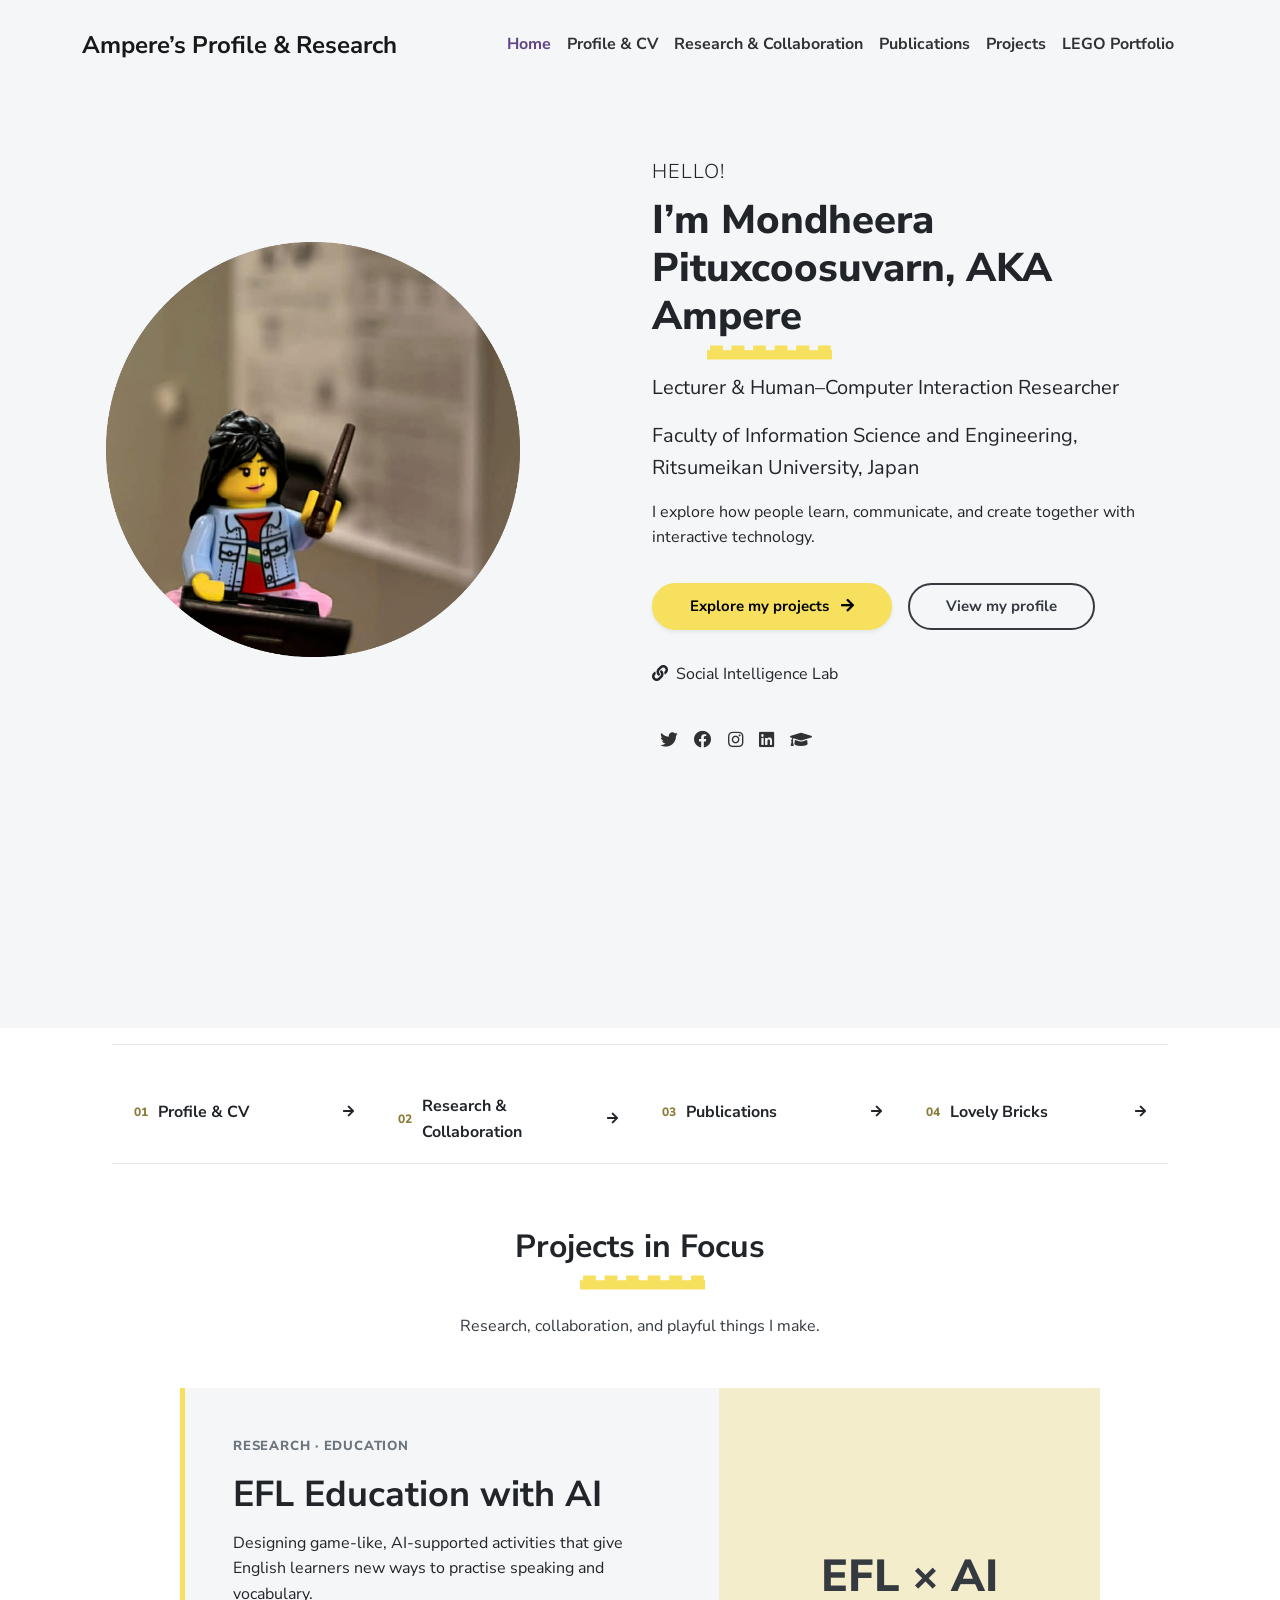
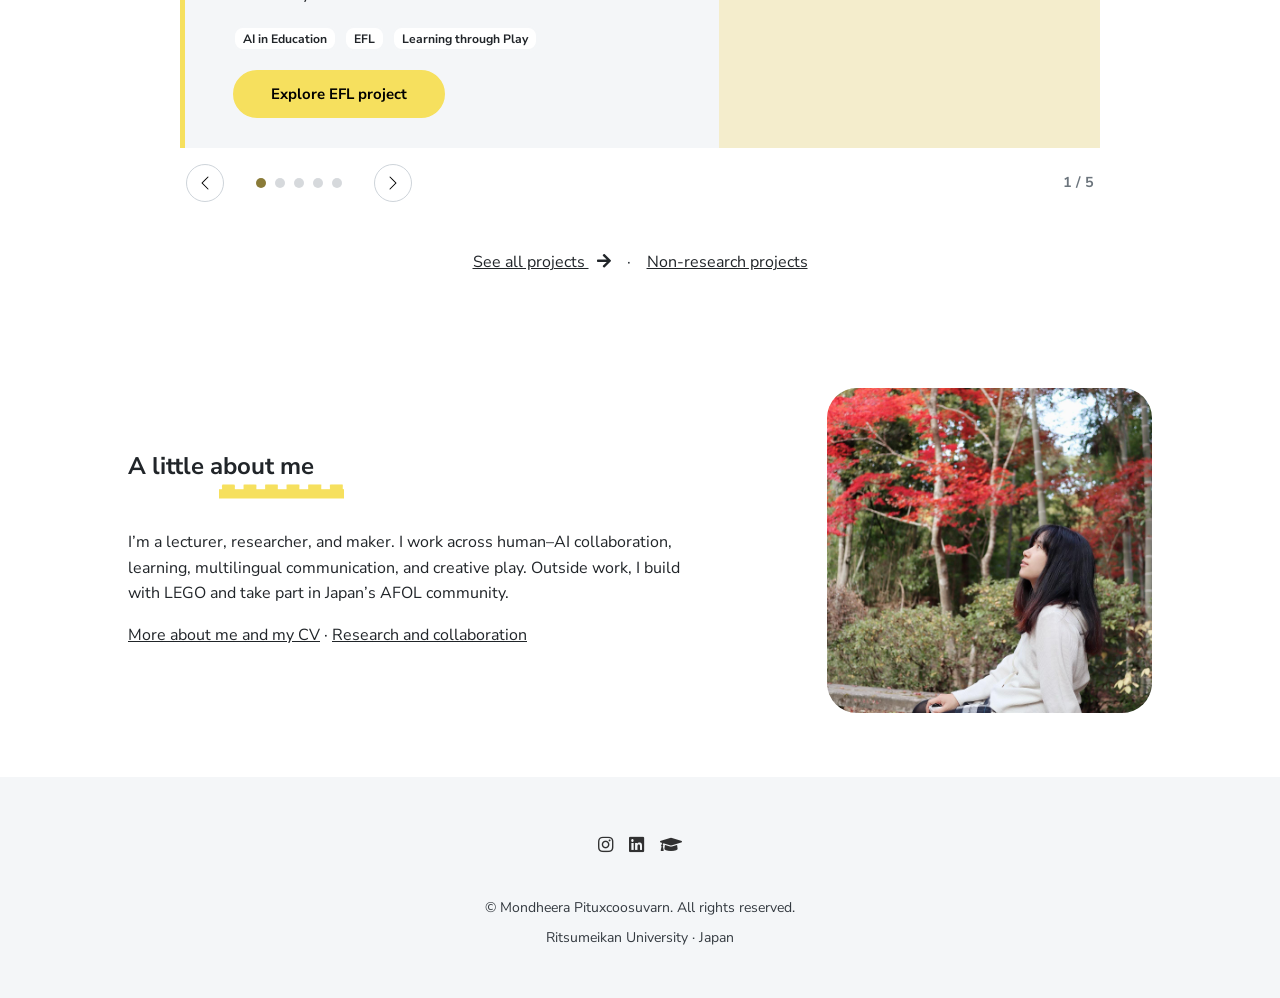
==== commit 3071b227: "Add non-research project collection" ====
--- a/index.html
+++ b/index.html
@@ -8,11 +8,11 @@
   <link rel="preconnect" href="https://fonts.googleapis.com">
   <link rel="preconnect" href="https://fonts.gstatic.com" crossorigin>
   <link rel="stylesheet" href="https://fonts.googleapis.com/css2?family=Nunito+Sans:wght@300;400;700;800&amp;display=swap">
-  <link href="./css/font-awesome/css/all.min.css?ver=1.4.4" rel="stylesheet">
-  <link href="./css/bootstrap-icons/bootstrap-icons.css?ver=1.4.4" rel="stylesheet">
-  <link href="./css/bootstrap.min.css?ver=1.4.4" rel="stylesheet">
-  <link href="./css/aos.css?ver=1.4.4" rel="stylesheet">
-  <link href="./css/main.css?ver=1.4.4" rel="stylesheet">
+  <link href="./css/font-awesome/css/all.min.css?ver=1.4.5" rel="stylesheet">
+  <link href="./css/bootstrap-icons/bootstrap-icons.css?ver=1.4.5" rel="stylesheet">
+  <link href="./css/bootstrap.min.css?ver=1.4.5" rel="stylesheet">
+  <link href="./css/aos.css?ver=1.4.5" rel="stylesheet">
+  <link href="./css/main.css?ver=1.4.5" rel="stylesheet">
 </head>
 <body id="top">
   <header class="bg-light">
@@ -56,7 +56,7 @@
     <div class="carousel-inner" id="projectSlides" aria-live="polite"><div class="carousel-item active"><div class="project-loading text-center p-5">Loading projects…</div></div></div>
     <div class="project-carousel-footer"><div class="d-flex align-items-center gap-3"><button class="carousel-control-prev project-arrow" type="button" data-bs-target="#projectCarousel" data-bs-slide="prev" aria-label="Previous project"><span class="carousel-control-prev-icon" aria-hidden="true"></span></button><div class="carousel-indicators project-indicators" id="projectIndicators" aria-label="Choose a project"></div><button class="carousel-control-next project-arrow" type="button" data-bs-target="#projectCarousel" data-bs-slide="next" aria-label="Next project"><span class="carousel-control-next-icon" aria-hidden="true"></span></button></div><span class="project-count" id="projectCount" aria-live="polite">— / —</span></div>
   </div>
-  <p class="text-center mt-4 mb-0"><a href="projects.html">See all projects <i class="fas fa-arrow-right ms-1" aria-hidden="true"></i></a></p>
+  <p class="text-center mt-4 mb-0"><a href="projects.html">See all projects <i class="fas fa-arrow-right ms-1" aria-hidden="true"></i></a><span class="mx-2 text-secondary">·</span><a href="projects.html#non-research">Non-research projects</a></p>
 </div></section>
 <section class="section px-3 px-lg-4 pt-4 pb-5"><div class="container-narrow"><div class="row align-items-center"><div class="col-md-7"><h2 class="h4 marker">A little about me</h2><p class="mt-4">I’m a lecturer, researcher, and maker. I work across human–AI collaboration, learning, multilingual communication, and creative play. Outside work, I build with LEGO and take part in Japan’s AFOL community.</p><p class="mb-0"><a href="profile.html">More about me and my CV</a> · <a href="research.html">Research and collaboration</a></p></div><div class="col-md-4 offset-md-1 text-center mt-3 mt-md-0"><img class="avatar img-fluid" src="images/me3.jpg" width="400" height="400" alt="Ampere"></div></div></div></section></div></main>
   <footer class="pt-4 pb-4 text-center bg-light">
@@ -70,13 +70,13 @@
       </div>
     </footer>
     <div id="scrolltop"><a class="btn btn-secondary" href="#top" aria-label="Back to top"><span class="icon"><i class="fas fa-angle-up" aria-hidden="true"></i></span></a></div>
-  <script src="./scripts/imagesloaded.pkgd.min.js?ver=1.4.4"></script>
-  <script src="./scripts/masonry.pkgd.min.js?ver=1.4.4"></script>
-  <script src="./scripts/BigPicture.min.js?ver=1.4.4"></script>
-  <script src="./scripts/purecounter.min.js?ver=1.4.4"></script>
-  <script src="./scripts/bootstrap.bundle.min.js?ver=1.4.4"></script>
-  <script src="./scripts/aos.min.js?ver=1.4.4"></script>
-  <script src="./scripts/main.js?ver=1.4.4"></script>
-  <script src="./scripts/content.js?ver=1.4.4"></script>
+  <script src="./scripts/imagesloaded.pkgd.min.js?ver=1.4.5"></script>
+  <script src="./scripts/masonry.pkgd.min.js?ver=1.4.5"></script>
+  <script src="./scripts/BigPicture.min.js?ver=1.4.5"></script>
+  <script src="./scripts/purecounter.min.js?ver=1.4.5"></script>
+  <script src="./scripts/bootstrap.bundle.min.js?ver=1.4.5"></script>
+  <script src="./scripts/aos.min.js?ver=1.4.5"></script>
+  <script src="./scripts/main.js?ver=1.4.5"></script>
+  <script src="./scripts/content.js?ver=1.4.5"></script>
 </body>
 </html>
--- a/css/main.css
+++ b/css/main.css
@@ -730,3 +730,8 @@
 .project-all-publications { font-weight: 800; }
 /* The LEGO plate accent is misplaced beside the BricksTory headings, so omit it on that page. */
 .brickstory-detail .marker::after { content: none; }
+
+/* Independent, non-research project collection */
+.nonresearch-section { background: #faf9fb; }
+.project-visual-unwind { background: #e6ecdf; }
+.project-visual-with-me { background: #fff0dc; }
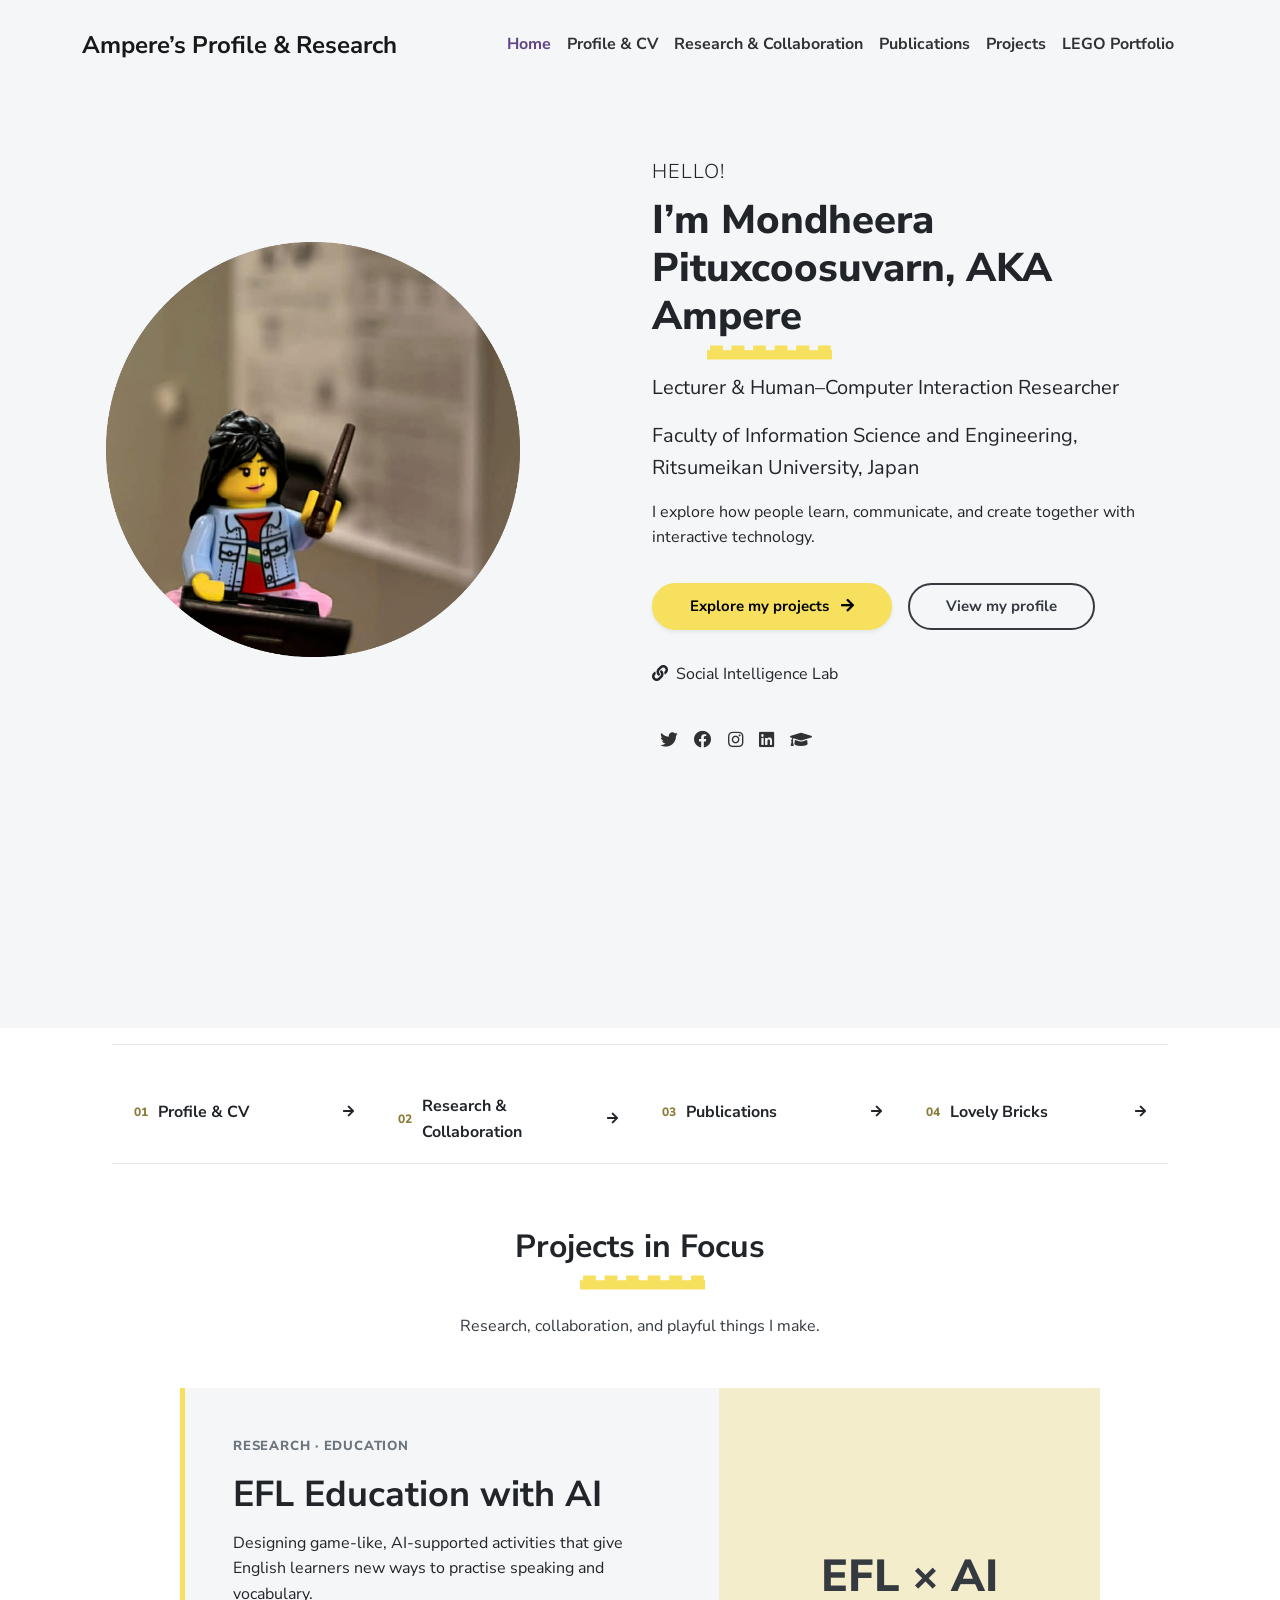
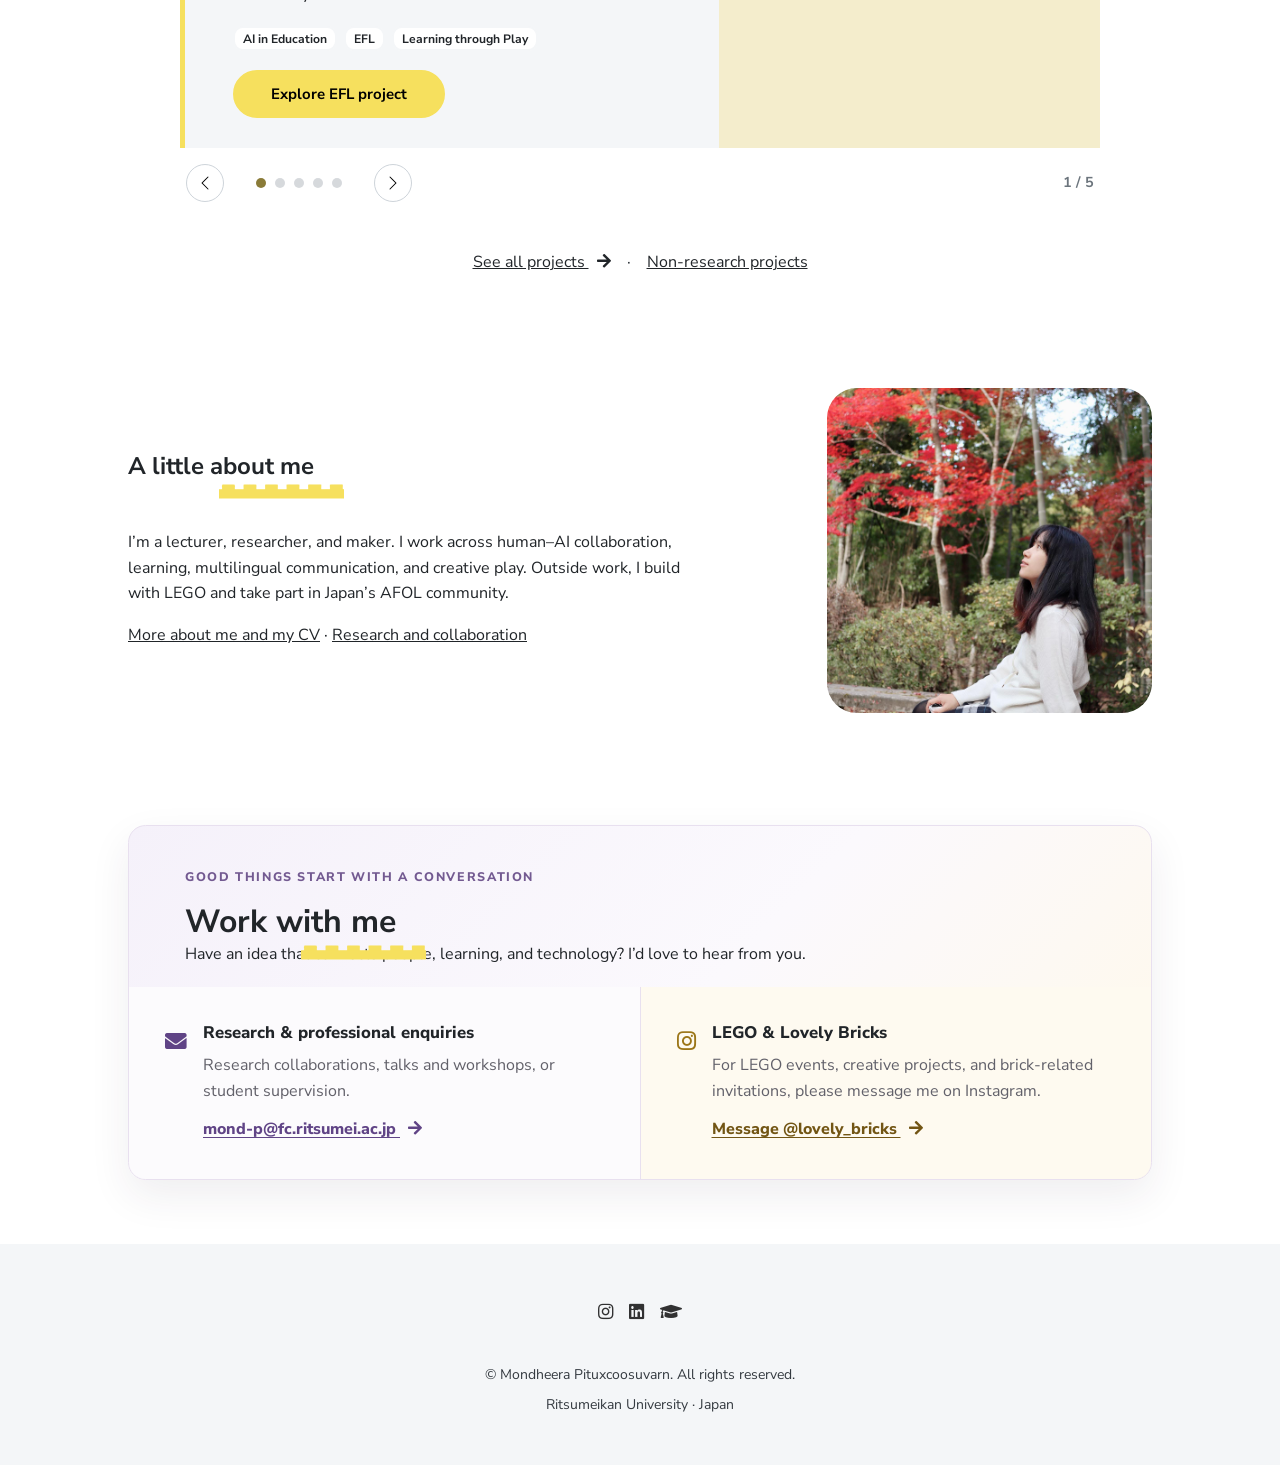
==== commit 4d4c01e8: "Add contact section and concise CV" ====
--- a/index.html
+++ b/index.html
@@ -58,7 +58,8 @@
   </div>
   <p class="text-center mt-4 mb-0"><a href="projects.html">See all projects <i class="fas fa-arrow-right ms-1" aria-hidden="true"></i></a><span class="mx-2 text-secondary">·</span><a href="projects.html#non-research">Non-research projects</a></p>
 </div></section>
-<section class="section px-3 px-lg-4 pt-4 pb-5"><div class="container-narrow"><div class="row align-items-center"><div class="col-md-7"><h2 class="h4 marker">A little about me</h2><p class="mt-4">I’m a lecturer, researcher, and maker. I work across human–AI collaboration, learning, multilingual communication, and creative play. Outside work, I build with LEGO and take part in Japan’s AFOL community.</p><p class="mb-0"><a href="profile.html">More about me and my CV</a> · <a href="research.html">Research and collaboration</a></p></div><div class="col-md-4 offset-md-1 text-center mt-3 mt-md-0"><img class="avatar img-fluid" src="images/me3.jpg" width="400" height="400" alt="Ampere"></div></div></div></section></div></main>
+<section class="section px-3 px-lg-4 pt-4 pb-5"><div class="container-narrow"><div class="row align-items-center"><div class="col-md-7"><h2 class="h4 marker">A little about me</h2><p class="mt-4">I’m a lecturer, researcher, and maker. I work across human–AI collaboration, learning, multilingual communication, and creative play. Outside work, I build with LEGO and take part in Japan’s AFOL community.</p><p class="mb-0"><a href="profile.html">More about me and my CV</a> · <a href="research.html">Research and collaboration</a></p></div><div class="col-md-4 offset-md-1 text-center mt-3 mt-md-0"><img class="avatar img-fluid" src="images/me3.jpg" width="400" height="400" alt="Ampere"></div></div></div></section>
+<section class="section px-3 px-lg-4 pt-4 pb-5" id="contact"><div class="container-narrow"><div class="contact-panel"><div class="contact-heading"><p class="text-uppercase mb-2">Good things start with a conversation</p><h2 class="marker mb-3">Work with me</h2><p class="mb-0">Have an idea that connects people, learning, and technology? I’d love to hear from you.</p></div><div class="contact-options"><div class="contact-option"><span class="contact-icon" aria-hidden="true"><i class="fas fa-envelope"></i></span><div><h3>Research &amp; professional enquiries</h3><p>Research collaborations, talks and workshops, or student supervision.</p><a class="contact-link" href="mailto:mond-p@fc.ritsumei.ac.jp">mond-p@fc.ritsumei.ac.jp <i class="fas fa-arrow-right ms-1" aria-hidden="true"></i></a></div></div><div class="contact-option contact-option-bricks"><span class="contact-icon" aria-hidden="true"><i class="fab fa-instagram"></i></span><div><h3>LEGO &amp; Lovely Bricks</h3><p>For LEGO events, creative projects, and brick-related invitations, please message me on Instagram.</p><a class="contact-link" href="https://www.instagram.com/lovely_bricks/" target="_blank" rel="noopener noreferrer">Message @lovely_bricks <i class="fas fa-arrow-right ms-1" aria-hidden="true"></i></a></div></div></div></div></div></section></div></main>
   <footer class="pt-4 pb-4 text-center bg-light">
       <div class="container">
         <nav class="social-nav" aria-label="Social links"><ul class="nav justify-content-center">
--- a/css/main.css
+++ b/css/main.css
@@ -298,10 +298,67 @@
   margin: 0;
 }
 
+.profile-card {
+  padding: 1.5rem;
+  border: 1px solid #e5e1ea;
+  border-radius: .45rem;
+  background: #fff;
+}
+
+.profile-card h2 { color: #332744; font-size: 1.2rem; font-weight: 800; margin-bottom: .9rem; }
+.profile-card p, .profile-card li { color: #55525b; line-height: 1.7; }
+.profile-card ul { padding-left: 1.15rem; margin-bottom: 0; }
+.profile-eyebrow { color: #735a91 !important; font-size: .73rem; font-weight: 800; letter-spacing: .13em; margin-bottom: .45rem; }
+
 .collaboration-panel {
   padding: clamp(1.5rem, 5vw, 3rem);
   background: #f4f6f8;
   border-left: 5px solid var(--bs-primary);
+}
+
+.contact-panel {
+  overflow: hidden;
+  border-radius: 1.1rem;
+  background: linear-gradient(135deg, #f5f1fa 0%, #fbf9fd 54%, #fff9e9 100%);
+  border: 1px solid #e8e0ef;
+  box-shadow: 0 1rem 2.5rem rgba(49, 34, 70, 0.08);
+}
+
+.contact-heading {
+  padding: clamp(1.5rem, 4vw, 2.6rem) clamp(1.5rem, 5vw, 3.5rem) 1.25rem;
+}
+
+.contact-heading > p:first-child {
+  color: #735a91;
+  font-size: .78rem;
+  font-weight: 800;
+  letter-spacing: .13em;
+}
+
+.contact-options {
+  display: grid;
+  grid-template-columns: repeat(2, minmax(0, 1fr));
+  gap: 1px;
+  background: #e8e0ef;
+}
+
+.contact-option {
+  display: flex;
+  gap: 1rem;
+  padding: clamp(1.3rem, 3.5vw, 2.25rem);
+  background: rgba(255, 255, 255, .88);
+}
+
+.contact-option-bricks { background: rgba(255, 252, 241, .94); }
+.contact-icon { color: #604486; font-size: 1.35rem; padding-top: .1rem; }
+.contact-option-bricks .contact-icon { color: #9b7517; }
+.contact-option h3 { font-size: 1.05rem; font-weight: 800; margin-bottom: .5rem; }
+.contact-option p { color: #62616a; line-height: 1.65; margin-bottom: .8rem; }
+.contact-link { color: #604486; font-weight: 800; overflow-wrap: anywhere; text-decoration-thickness: 1px; text-underline-offset: 3px; }
+.contact-option-bricks .contact-link { color: #725514; }
+
+@media (max-width: 767.98px) {
+  .contact-options { grid-template-columns: 1fr; }
 }
 
 .project-card {
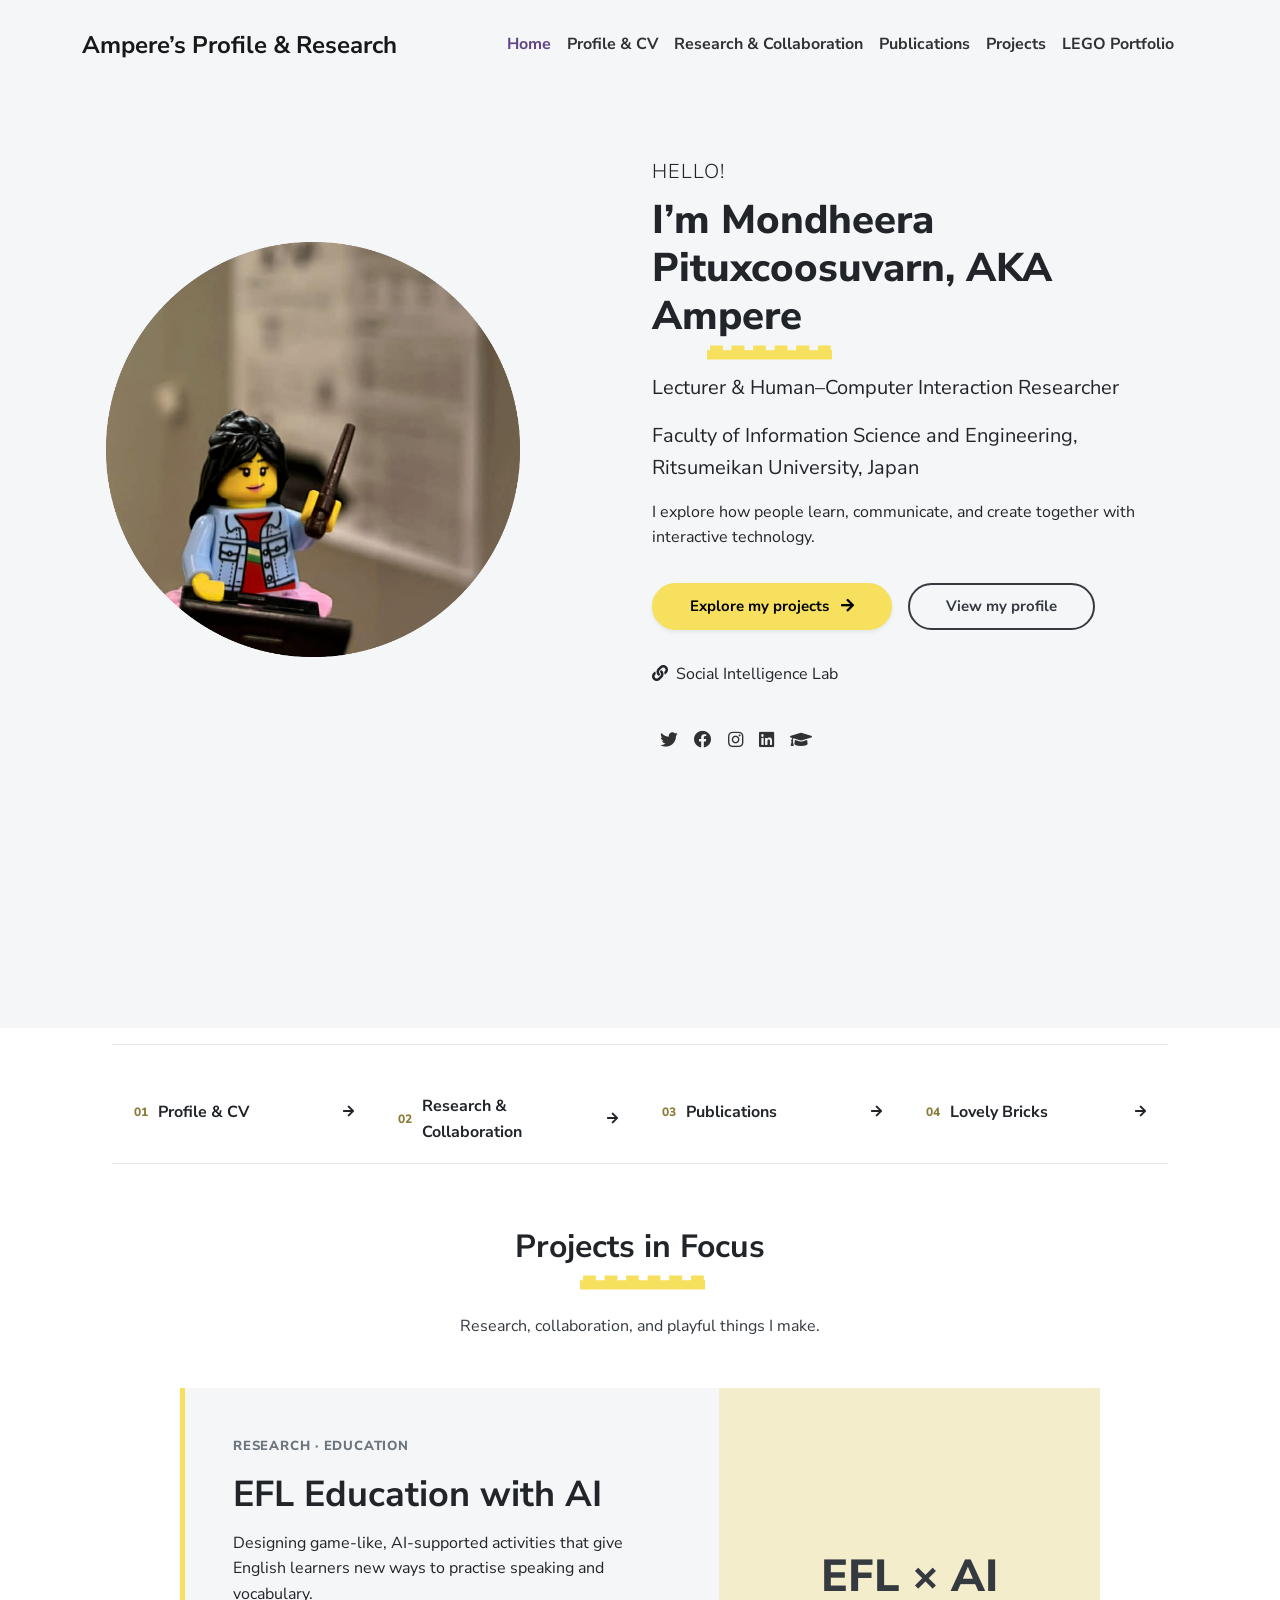
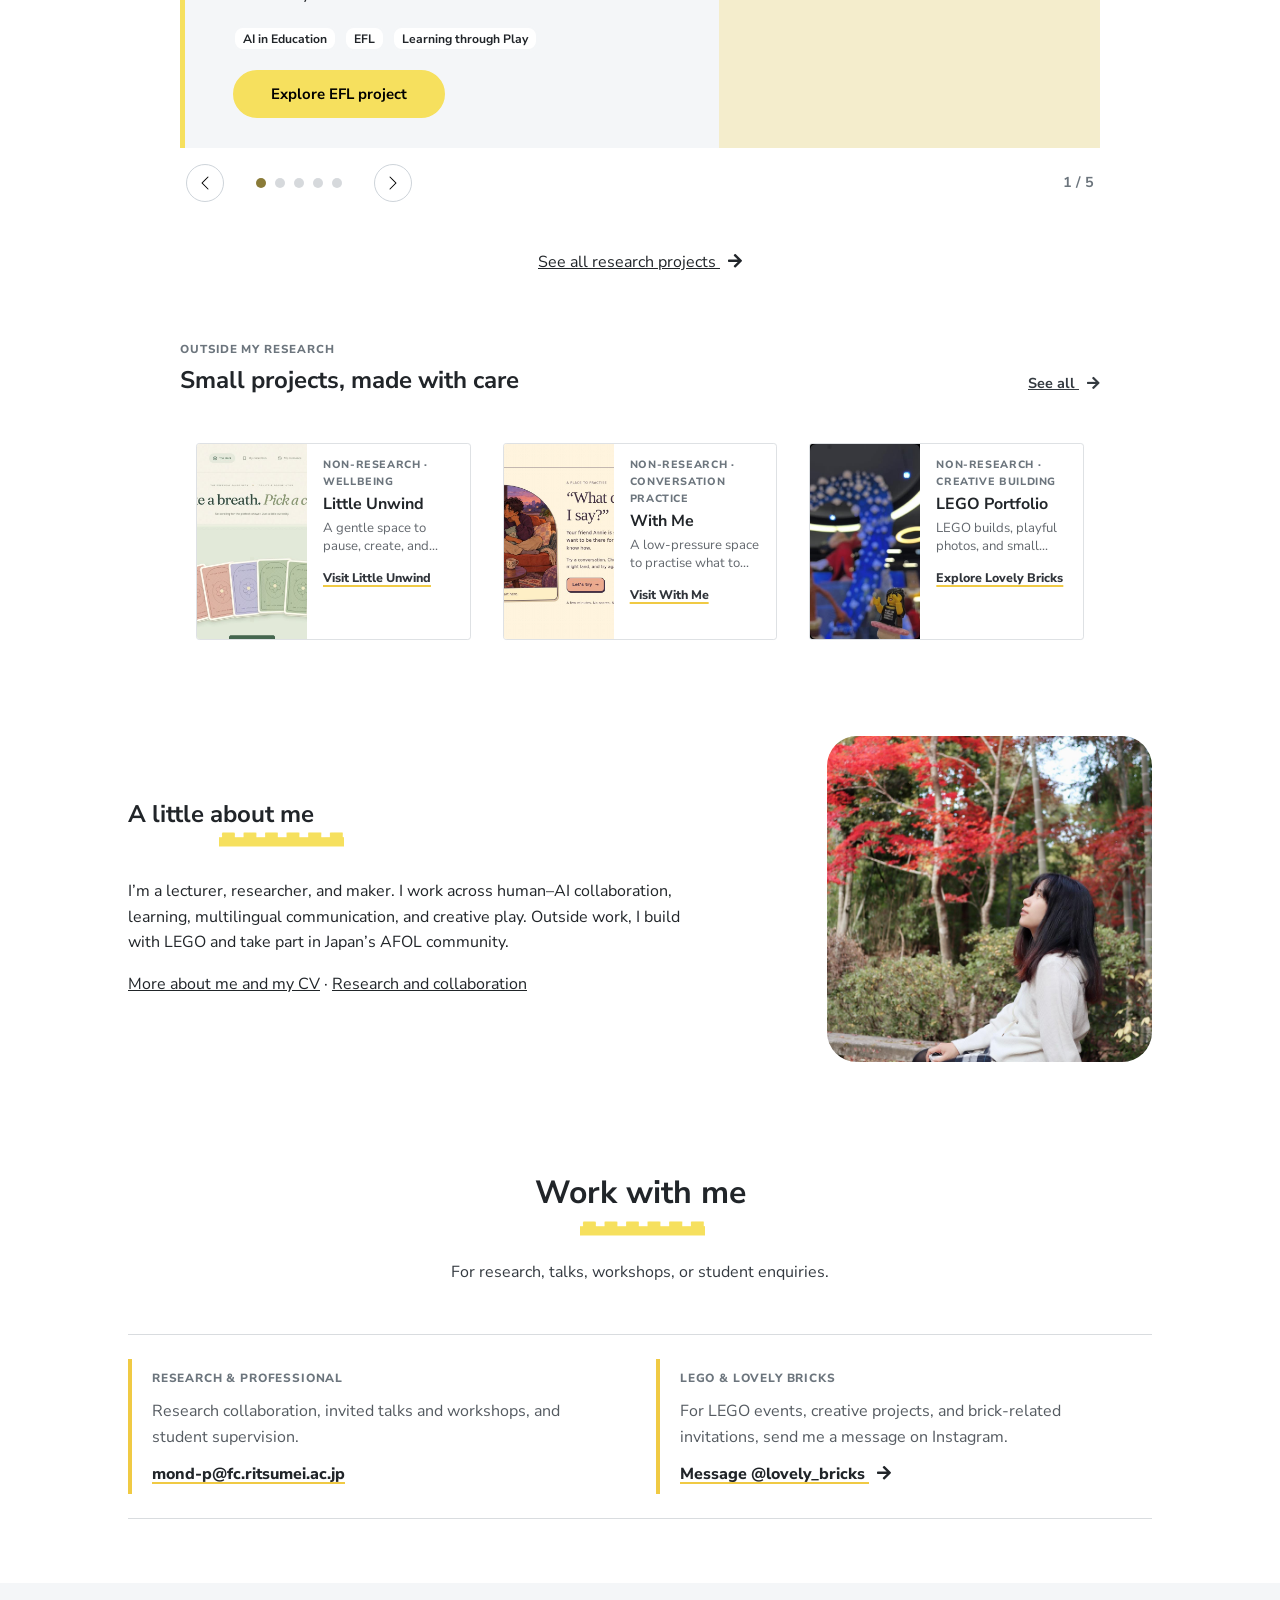
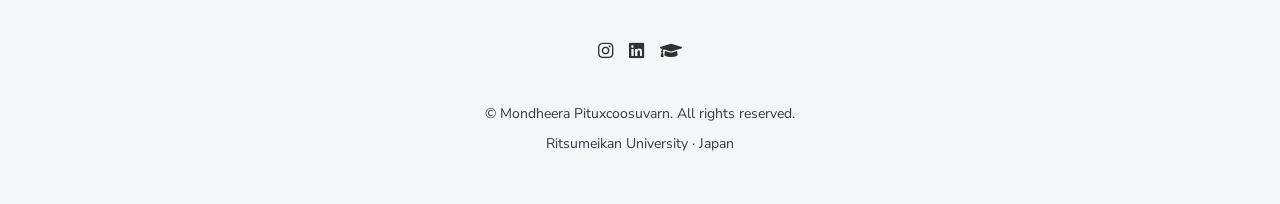
==== commit f2c2154c: "Refine homepage contact and add small projects" ====
--- a/index.html
+++ b/index.html
@@ -12,7 +12,7 @@
   <link href="./css/bootstrap-icons/bootstrap-icons.css?ver=1.4.5" rel="stylesheet">
   <link href="./css/bootstrap.min.css?ver=1.4.5" rel="stylesheet">
   <link href="./css/aos.css?ver=1.4.5" rel="stylesheet">
-  <link href="./css/main.css?ver=1.4.5" rel="stylesheet">
+  <link href="./css/main.css?ver=1.4.6" rel="stylesheet">
 </head>
 <body id="top">
   <header class="bg-light">
@@ -56,10 +56,11 @@
     <div class="carousel-inner" id="projectSlides" aria-live="polite"><div class="carousel-item active"><div class="project-loading text-center p-5">Loading projects…</div></div></div>
     <div class="project-carousel-footer"><div class="d-flex align-items-center gap-3"><button class="carousel-control-prev project-arrow" type="button" data-bs-target="#projectCarousel" data-bs-slide="prev" aria-label="Previous project"><span class="carousel-control-prev-icon" aria-hidden="true"></span></button><div class="carousel-indicators project-indicators" id="projectIndicators" aria-label="Choose a project"></div><button class="carousel-control-next project-arrow" type="button" data-bs-target="#projectCarousel" data-bs-slide="next" aria-label="Next project"><span class="carousel-control-next-icon" aria-hidden="true"></span></button></div><span class="project-count" id="projectCount" aria-live="polite">— / —</span></div>
   </div>
-  <p class="text-center mt-4 mb-0"><a href="projects.html">See all projects <i class="fas fa-arrow-right ms-1" aria-hidden="true"></i></a><span class="mx-2 text-secondary">·</span><a href="projects.html#non-research">Non-research projects</a></p>
+  <p class="text-center mt-4 mb-0"><a href="projects.html">See all research projects <i class="fas fa-arrow-right ms-1" aria-hidden="true"></i></a></p>
 </div></section>
+<section class="section px-3 px-lg-4 pt-3 pb-4 home-nonresearch" aria-labelledby="home-nonresearch-title"><div class="container-narrow"><div class="home-nonresearch-heading"><div><p class="text-uppercase mb-1">Outside my research</p><h2 class="h4 mb-0" id="home-nonresearch-title">Small projects, made with care</h2></div><a href="projects.html#non-research">See all <i class="fas fa-arrow-right ms-1" aria-hidden="true"></i></a></div><div class="row g-3" id="homeNonResearchCatalog"><div class="col-12 text-center p-3 project-loading">Loading projects…</div></div></div></section>
 <section class="section px-3 px-lg-4 pt-4 pb-5"><div class="container-narrow"><div class="row align-items-center"><div class="col-md-7"><h2 class="h4 marker">A little about me</h2><p class="mt-4">I’m a lecturer, researcher, and maker. I work across human–AI collaboration, learning, multilingual communication, and creative play. Outside work, I build with LEGO and take part in Japan’s AFOL community.</p><p class="mb-0"><a href="profile.html">More about me and my CV</a> · <a href="research.html">Research and collaboration</a></p></div><div class="col-md-4 offset-md-1 text-center mt-3 mt-md-0"><img class="avatar img-fluid" src="images/me3.jpg" width="400" height="400" alt="Ampere"></div></div></div></section>
-<section class="section px-3 px-lg-4 pt-4 pb-5" id="contact"><div class="container-narrow"><div class="contact-panel"><div class="contact-heading"><p class="text-uppercase mb-2">Good things start with a conversation</p><h2 class="marker mb-3">Work with me</h2><p class="mb-0">Have an idea that connects people, learning, and technology? I’d love to hear from you.</p></div><div class="contact-options"><div class="contact-option"><span class="contact-icon" aria-hidden="true"><i class="fas fa-envelope"></i></span><div><h3>Research &amp; professional enquiries</h3><p>Research collaborations, talks and workshops, or student supervision.</p><a class="contact-link" href="mailto:mond-p@fc.ritsumei.ac.jp">mond-p@fc.ritsumei.ac.jp <i class="fas fa-arrow-right ms-1" aria-hidden="true"></i></a></div></div><div class="contact-option contact-option-bricks"><span class="contact-icon" aria-hidden="true"><i class="fab fa-instagram"></i></span><div><h3>LEGO &amp; Lovely Bricks</h3><p>For LEGO events, creative projects, and brick-related invitations, please message me on Instagram.</p><a class="contact-link" href="https://www.instagram.com/lovely_bricks/" target="_blank" rel="noopener noreferrer">Message @lovely_bricks <i class="fas fa-arrow-right ms-1" aria-hidden="true"></i></a></div></div></div></div></div></section></div></main>
+<section class="section px-3 px-lg-4 pt-4 pb-5" id="contact" aria-labelledby="contact-title"><div class="container-narrow"><div class="text-center mb-4"><h2 class="marker marker-center" id="contact-title">Work with me</h2><p class="text-secondary mt-4 mb-0">For research, talks, workshops, or student enquiries.</p></div><div class="contact-list"><article class="contact-item"><span class="contact-label">Research &amp; professional</span><p>Research collaboration, invited talks and workshops, and student supervision.</p><a href="mailto:mond-p@fc.ritsumei.ac.jp">mond-p@fc.ritsumei.ac.jp</a></article><article class="contact-item"><span class="contact-label">LEGO &amp; Lovely Bricks</span><p>For LEGO events, creative projects, and brick-related invitations, send me a message on Instagram.</p><a href="https://www.instagram.com/lovely_bricks/" target="_blank" rel="noopener noreferrer">Message @lovely_bricks <i class="fas fa-arrow-right ms-1" aria-hidden="true"></i></a></article></div></div></section></div></main>
   <footer class="pt-4 pb-4 text-center bg-light">
       <div class="container">
         <nav class="social-nav" aria-label="Social links"><ul class="nav justify-content-center">
@@ -78,6 +79,6 @@
   <script src="./scripts/bootstrap.bundle.min.js?ver=1.4.5"></script>
   <script src="./scripts/aos.min.js?ver=1.4.5"></script>
   <script src="./scripts/main.js?ver=1.4.5"></script>
-  <script src="./scripts/content.js?ver=1.4.5"></script>
+  <script src="./scripts/content.js?ver=1.4.6"></script>
 </body>
 </html>
--- a/css/main.css
+++ b/css/main.css
@@ -316,49 +316,31 @@
   border-left: 5px solid var(--bs-primary);
 }
 
-.contact-panel {
-  overflow: hidden;
-  border-radius: 1.1rem;
-  background: linear-gradient(135deg, #f5f1fa 0%, #fbf9fd 54%, #fff9e9 100%);
-  border: 1px solid #e8e0ef;
-  box-shadow: 0 1rem 2.5rem rgba(49, 34, 70, 0.08);
-}
-
-.contact-heading {
-  padding: clamp(1.5rem, 4vw, 2.6rem) clamp(1.5rem, 5vw, 3.5rem) 1.25rem;
-}
-
-.contact-heading > p:first-child {
-  color: #735a91;
-  font-size: .78rem;
-  font-weight: 800;
-  letter-spacing: .13em;
-}
-
-.contact-options {
-  display: grid;
-  grid-template-columns: repeat(2, minmax(0, 1fr));
-  gap: 1px;
-  background: #e8e0ef;
-}
-
-.contact-option {
-  display: flex;
-  gap: 1rem;
-  padding: clamp(1.3rem, 3.5vw, 2.25rem);
-  background: rgba(255, 255, 255, .88);
-}
-
-.contact-option-bricks { background: rgba(255, 252, 241, .94); }
-.contact-icon { color: #604486; font-size: 1.35rem; padding-top: .1rem; }
-.contact-option-bricks .contact-icon { color: #9b7517; }
-.contact-option h3 { font-size: 1.05rem; font-weight: 800; margin-bottom: .5rem; }
-.contact-option p { color: #62616a; line-height: 1.65; margin-bottom: .8rem; }
-.contact-link { color: #604486; font-weight: 800; overflow-wrap: anywhere; text-decoration-thickness: 1px; text-underline-offset: 3px; }
-.contact-option-bricks .contact-link { color: #725514; }
+.home-nonresearch { padding-top: 0 !important; }
+.home-nonresearch-heading { display: flex; align-items: end; justify-content: space-between; gap: 1rem; margin: 0 auto 1rem; max-width: 920px; }
+.home-nonresearch-heading > div > p { color: #6c757d; font-size: .72rem; font-weight: 800; letter-spacing: .08em; }
+.home-nonresearch-heading > a { color: #343a40; font-size: .9rem; font-weight: 700; white-space: nowrap; }
+#homeNonResearchCatalog { max-width: 920px; margin: 0 auto; }
+#homeNonResearchCatalog .project-card { display: grid; grid-template-columns: 110px minmax(0, 1fr); min-height: 132px; border: 1px solid #dee1e4; border-radius: .2rem; }
+#homeNonResearchCatalog .project-card-visual { min-height: 0; height: 100%; padding: 0; }
+#homeNonResearchCatalog .project-card-visual img { height: 100%; min-height: 132px; object-fit: cover; }
+#homeNonResearchCatalog .project-card-body { min-width: 0; padding: .85rem 1rem; }
+#homeNonResearchCatalog .project-slide-category { margin-bottom: .25rem; font-size: .66rem; }
+#homeNonResearchCatalog .project-card-body .project-slide-title { margin: 0 0 .3rem; font-size: 1rem; }
+#homeNonResearchCatalog .project-card-body .project-slide-summary { display: -webkit-box; overflow: hidden; -webkit-box-orient: vertical; -webkit-line-clamp: 2; margin: 0 0 .55rem; color: #62676d; font-size: .82rem; line-height: 1.4; }
+#homeNonResearchCatalog .project-tags { display: none; }
+#homeNonResearchCatalog .project-card-body .btn { padding: 0; border: 0; color: #30343a; font-size: .78rem; font-weight: 800; text-decoration: underline; text-decoration-color: #f0ca44; text-decoration-thickness: 2px; text-underline-offset: 3px; }
+#homeNonResearchCatalog .project-card-body .btn:hover { color: #111; background: transparent; }
+
+.contact-list { display: grid; grid-template-columns: repeat(2, minmax(0, 1fr)); gap: 2rem; padding: 1.5rem 0; border-top: 1px solid #d9dcdf; border-bottom: 1px solid #d9dcdf; }
+.contact-item { position: relative; padding: .4rem 1rem .4rem 1.25rem; border-left: 4px solid #f0ca44; }
+.contact-label { color: #6c757d; font-size: .74rem; font-weight: 800; letter-spacing: .07em; text-transform: uppercase; }
+.contact-item p { margin: .55rem 0 .7rem; color: #555b61; line-height: 1.6; }
+.contact-item a { color: #212529; font-weight: 800; text-decoration: underline; text-decoration-color: #f0ca44; text-decoration-thickness: 2px; text-underline-offset: 3px; overflow-wrap: anywhere; }
 
 @media (max-width: 767.98px) {
-  .contact-options { grid-template-columns: 1fr; }
+  .contact-list { grid-template-columns: 1fr; gap: 1.25rem; }
+  #homeNonResearchCatalog .project-card { grid-template-columns: 92px minmax(0, 1fr); }
 }
 
 .project-card {
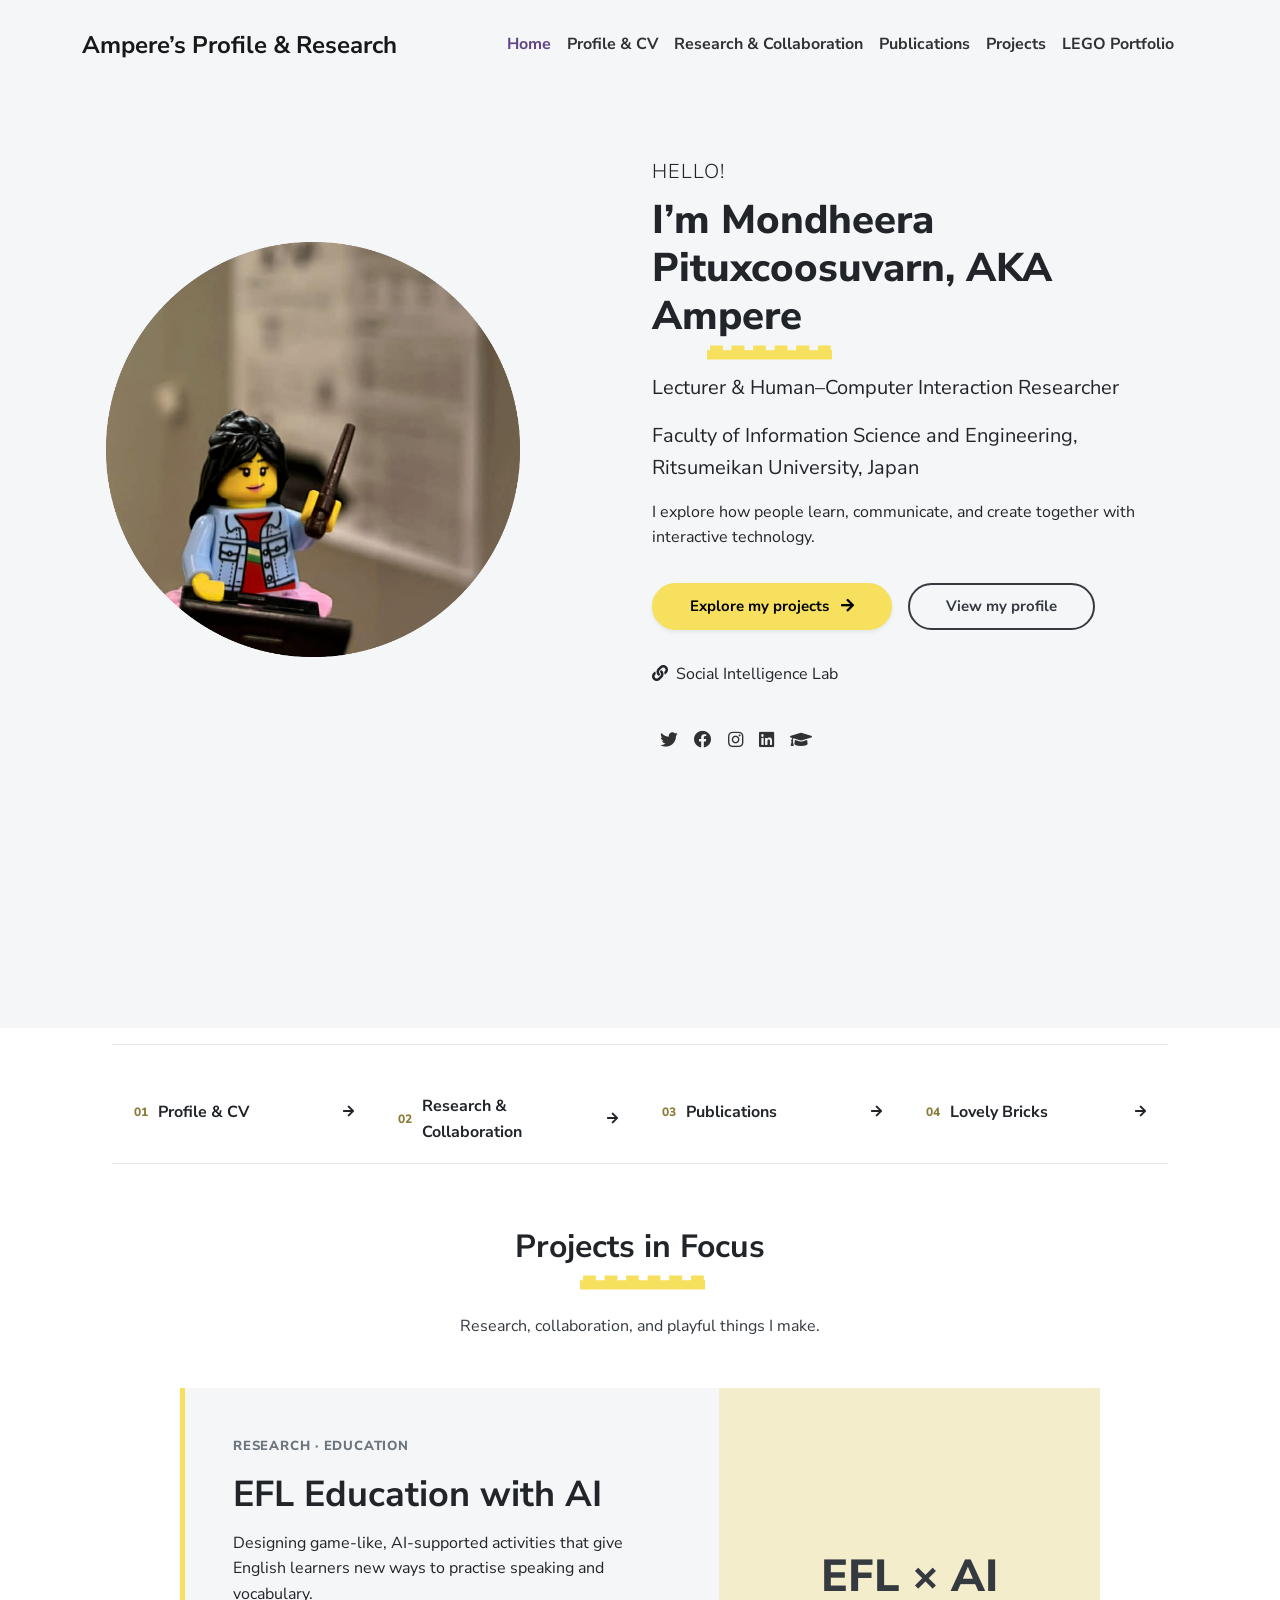
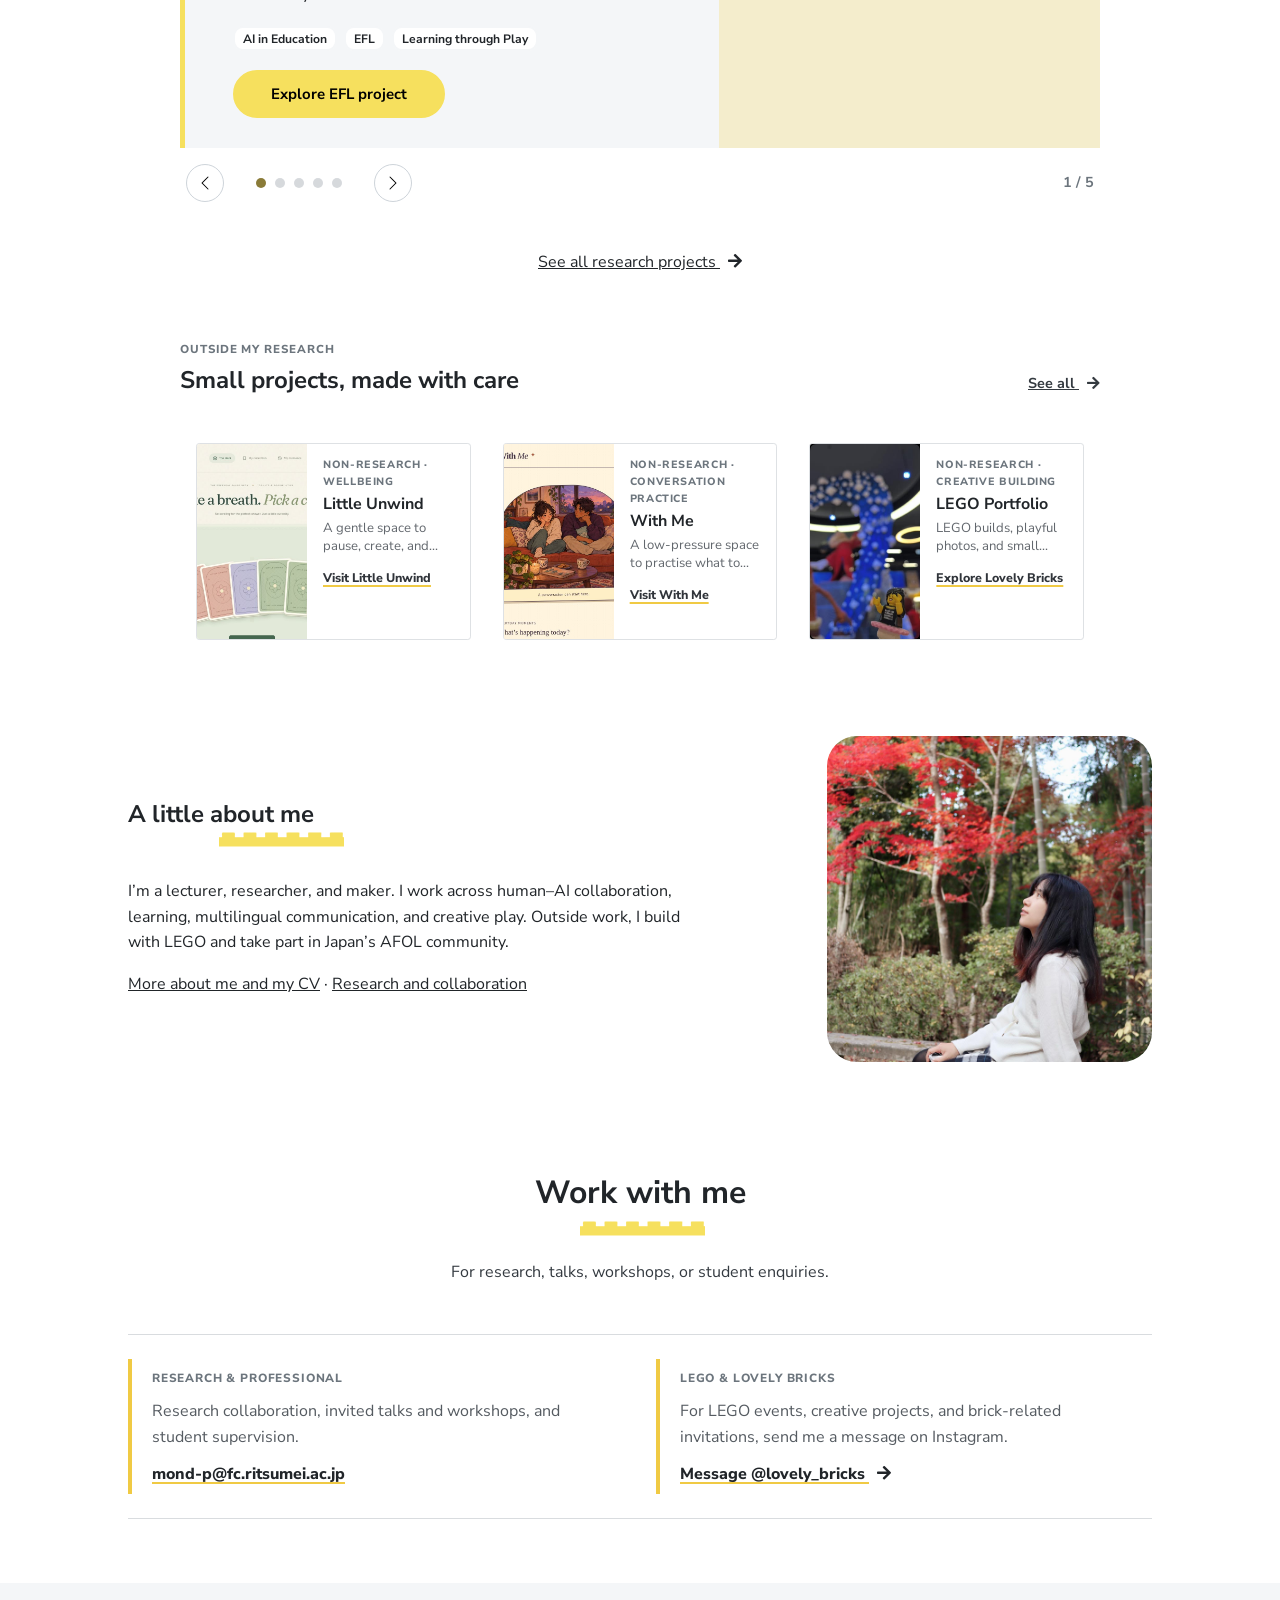
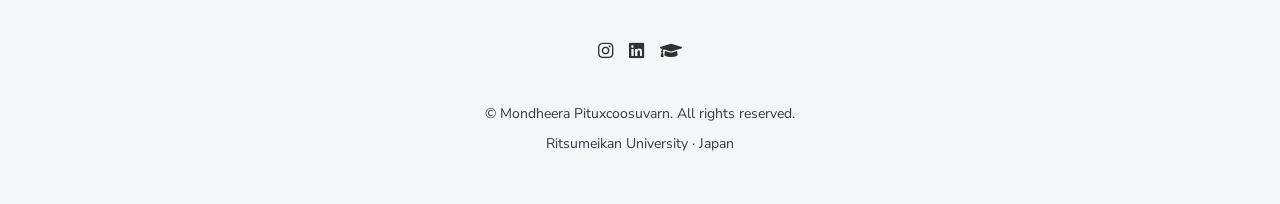
==== commit 4357e7c5: "Improve compact With Me project thumbnail" ====
--- a/index.html
+++ b/index.html
@@ -12,7 +12,7 @@
   <link href="./css/bootstrap-icons/bootstrap-icons.css?ver=1.4.5" rel="stylesheet">
   <link href="./css/bootstrap.min.css?ver=1.4.5" rel="stylesheet">
   <link href="./css/aos.css?ver=1.4.5" rel="stylesheet">
-  <link href="./css/main.css?ver=1.4.6" rel="stylesheet">
+  <link href="./css/main.css?ver=1.4.7" rel="stylesheet">
 </head>
 <body id="top">
   <header class="bg-light">
--- a/css/main.css
+++ b/css/main.css
@@ -324,6 +324,7 @@
 #homeNonResearchCatalog .project-card { display: grid; grid-template-columns: 110px minmax(0, 1fr); min-height: 132px; border: 1px solid #dee1e4; border-radius: .2rem; }
 #homeNonResearchCatalog .project-card-visual { min-height: 0; height: 100%; padding: 0; }
 #homeNonResearchCatalog .project-card-visual img { height: 100%; min-height: 132px; object-fit: cover; }
+#homeNonResearchCatalog .project-card-visual img[src*="with-me-preview"] { object-position: 15% center; }
 #homeNonResearchCatalog .project-card-body { min-width: 0; padding: .85rem 1rem; }
 #homeNonResearchCatalog .project-slide-category { margin-bottom: .25rem; font-size: .66rem; }
 #homeNonResearchCatalog .project-card-body .project-slide-title { margin: 0 0 .3rem; font-size: 1rem; }
